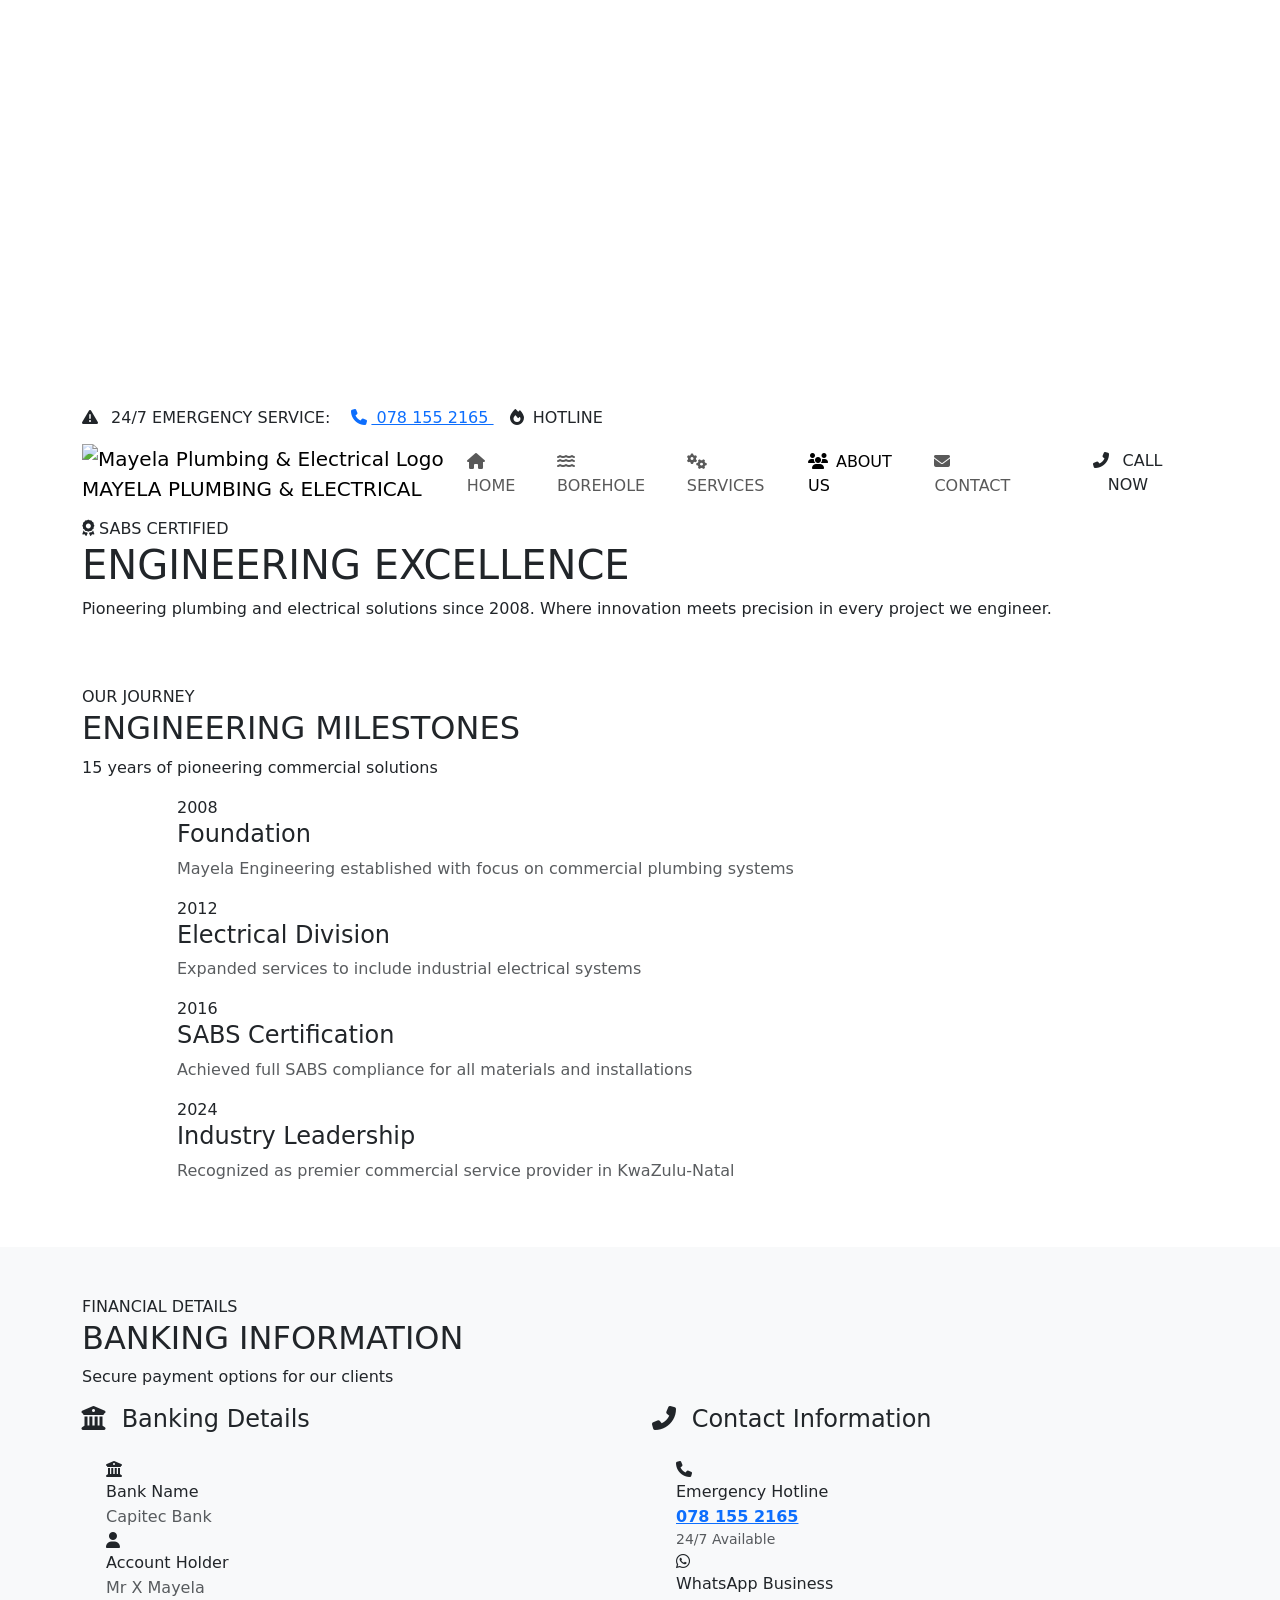
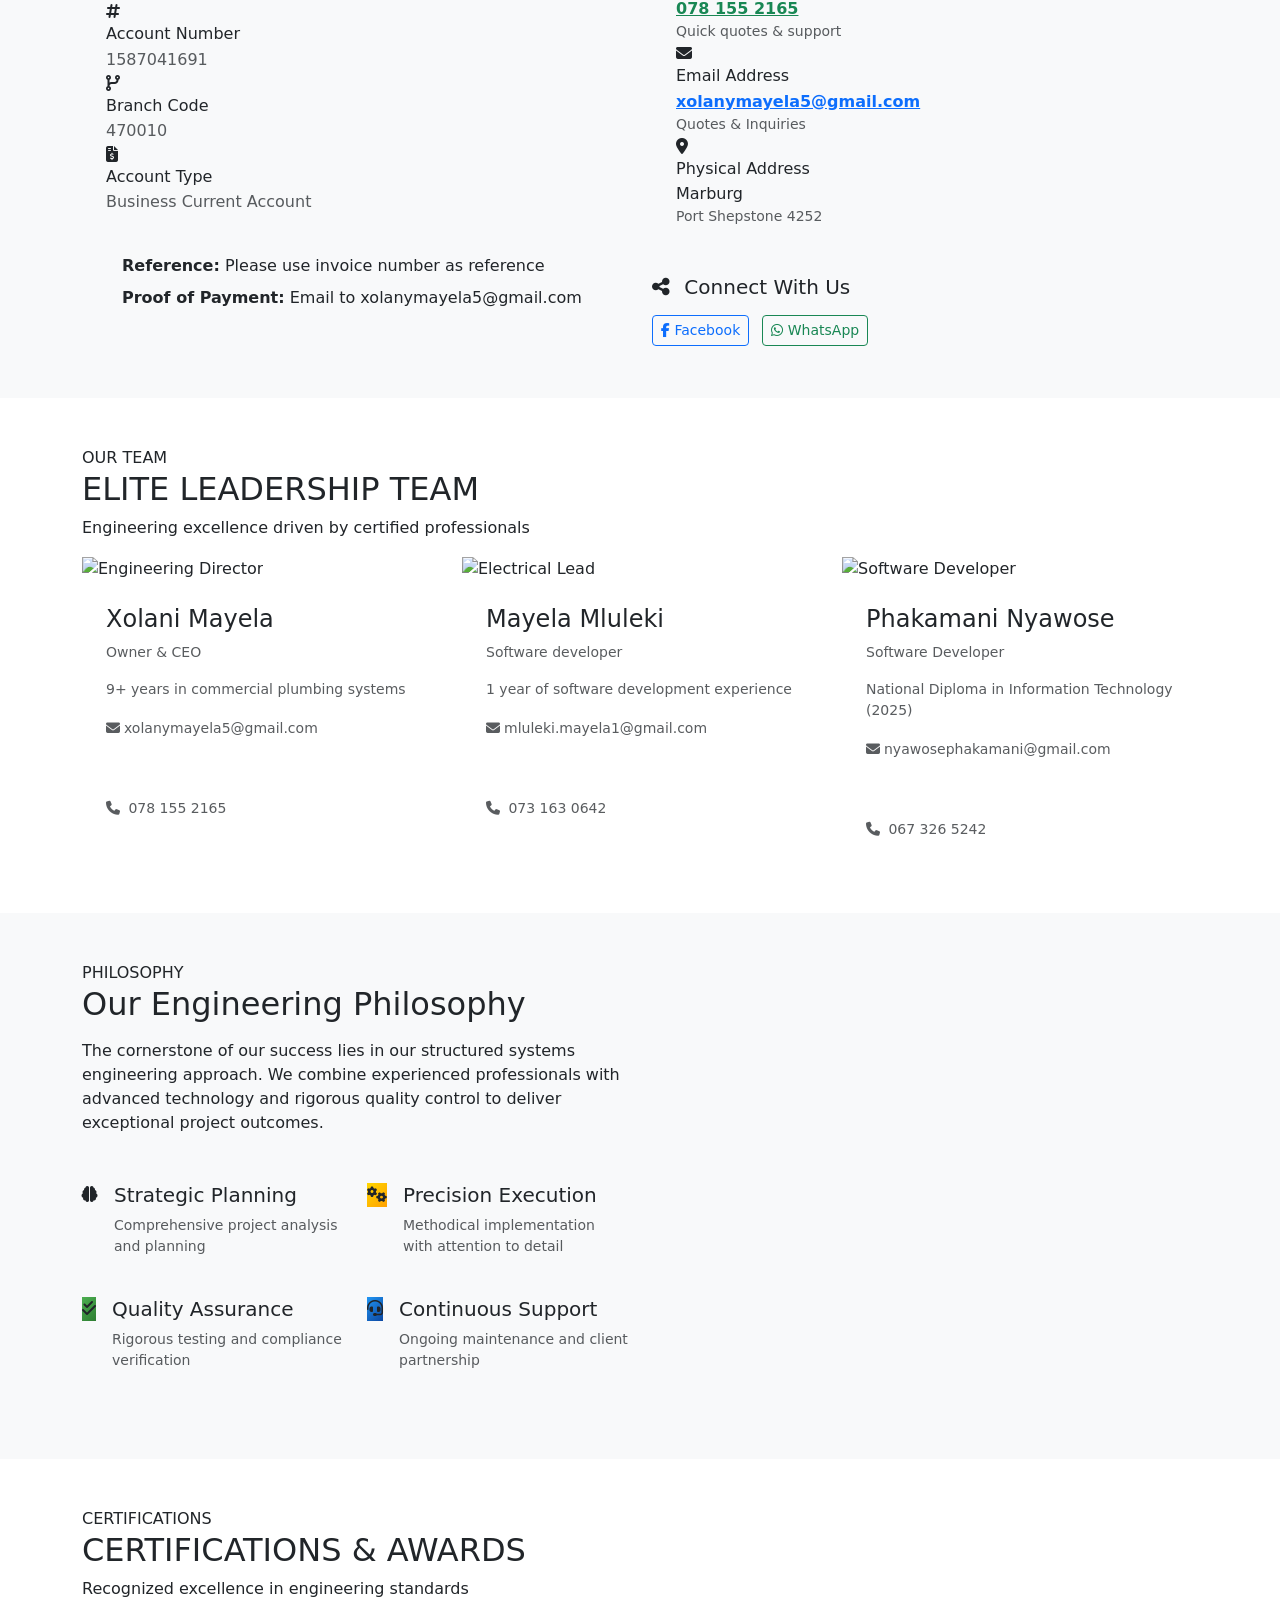
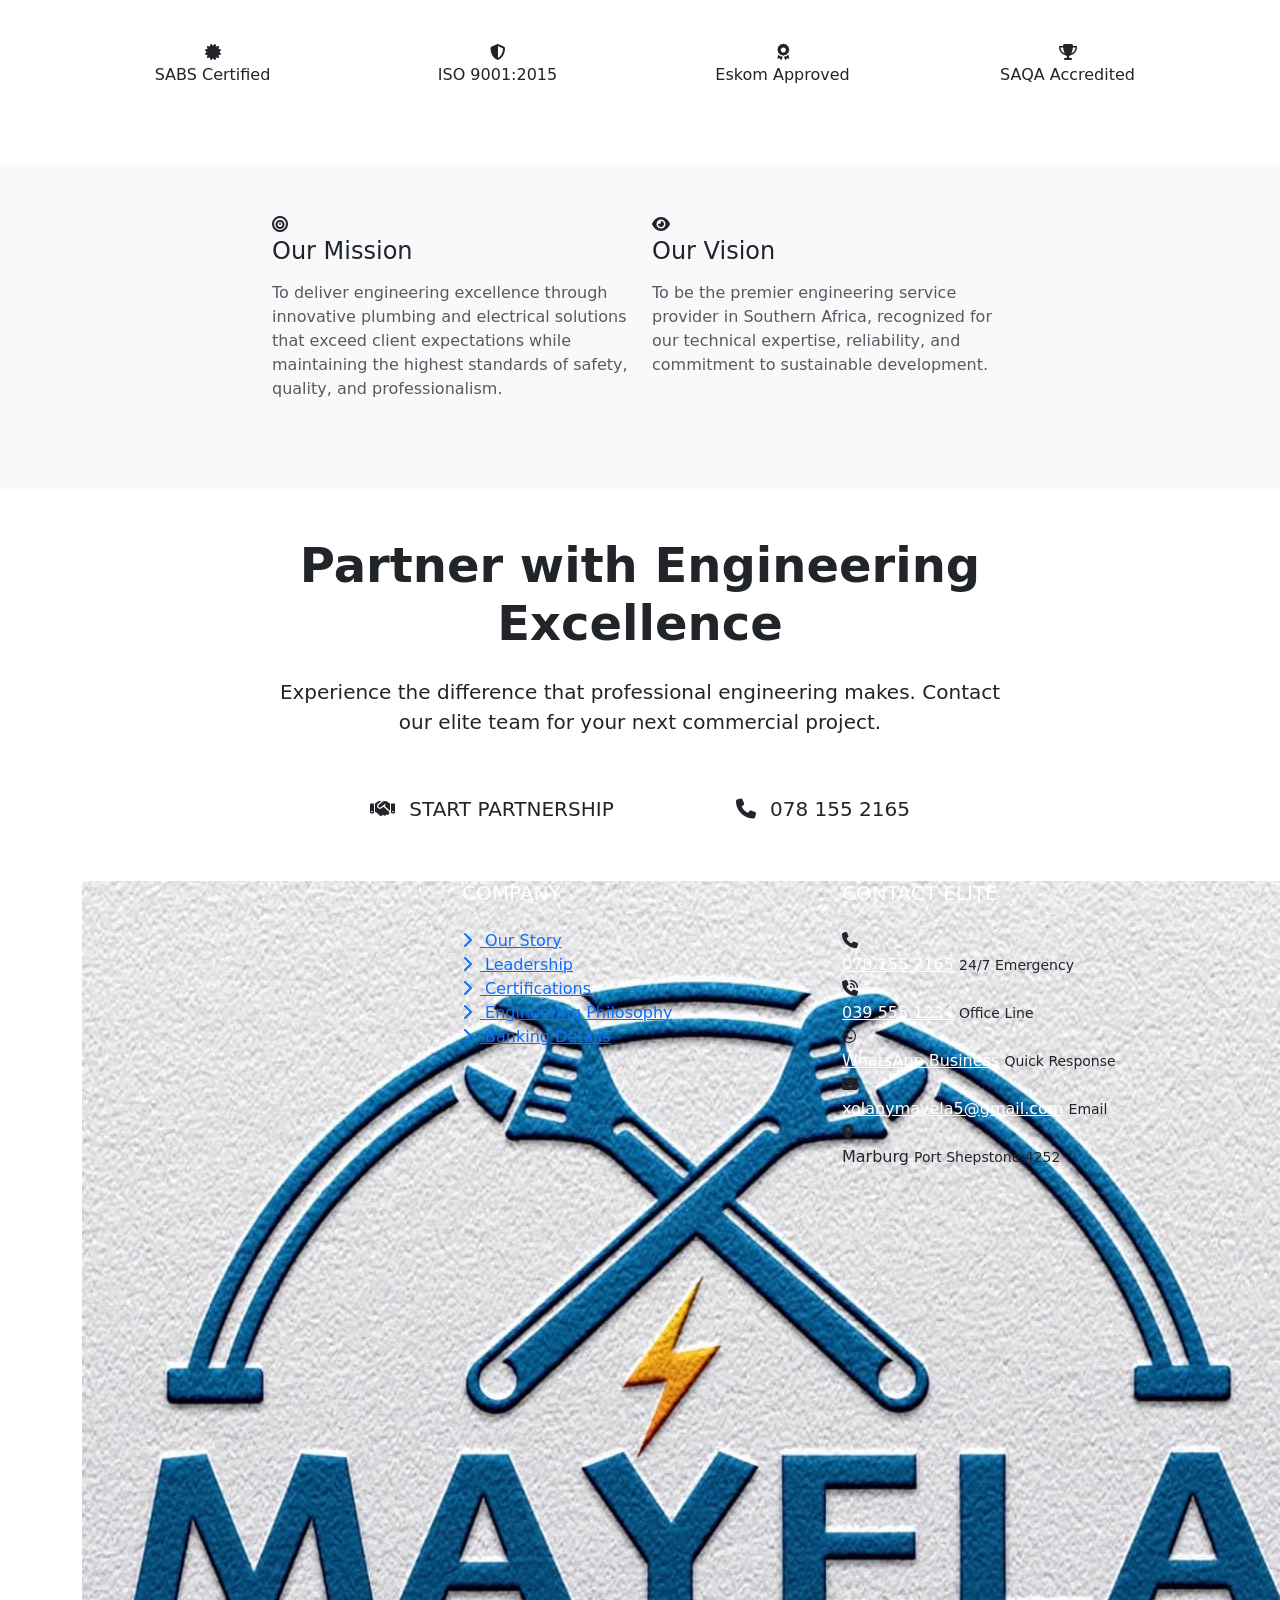
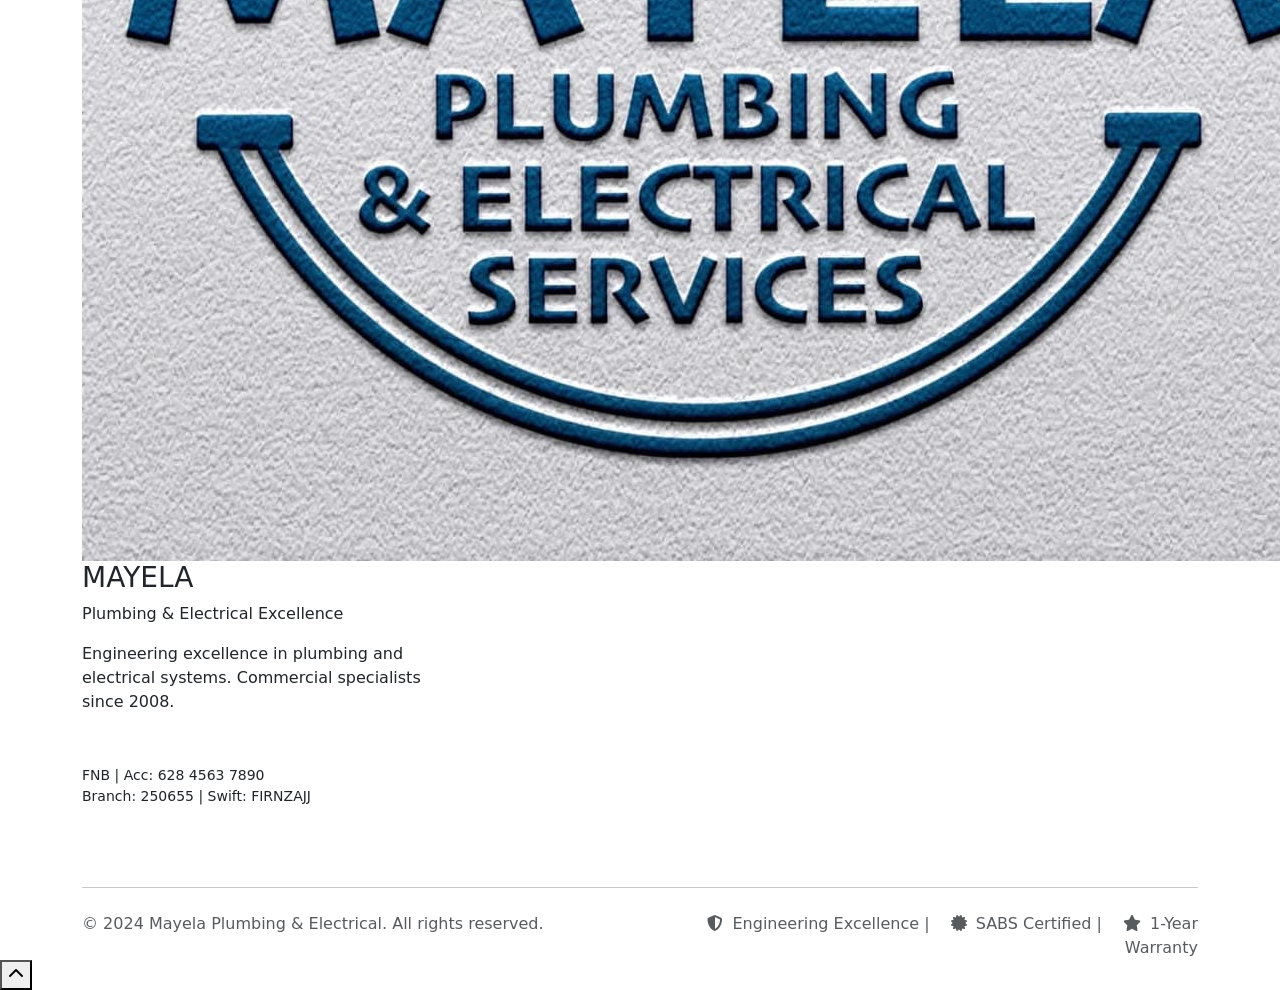
==== about.html @ bb408d47 "Add files via upload" ====
﻿<!DOCTYPE html>
<html lang="en">
<head>
    <meta charset="UTF-8">
    <meta name="viewport" content="width=device-width, initial-scale=1.0">
    <title>Engineering Excellence | About Mayela</title>
    <link href="https://fonts.googleapis.com/css2?family=Montserrat:wght@300;400;500;600;700;800&display=swap" rel="stylesheet">
    <link href="https://fonts.googleapis.com/css2?family=Poppins:wght@300;400;500;600;700&display=swap" rel="stylesheet">
    <link href="https://cdn.jsdelivr.net/npm/bootstrap@5.3.0/dist/css/bootstrap.min.css" rel="stylesheet">
    <link rel="stylesheet" href="https://cdnjs.cloudflare.com/ajax/libs/font-awesome/6.4.0/css/all.min.css">
    <link rel="stylesheet" href="https://cdnjs.cloudflare.com/ajax/libs/animate.css/4.1.1/animate.min.css">
    <link rel="stylesheet" href="/css/site.css">
</head>
<body>
    <!-- Animated Particles Background -->
    <div class="particle-container">
        <!-- Particles will be generated by JS -->
    </div>

    <!-- Premium Emergency Banner with Animation -->
    <div class="emergency-banner animate__animated animate__fadeInDown">
        <div class="container">
            <i class="fas fa-exclamation-triangle me-2"></i>
            <span class="me-3">24/7 EMERGENCY SERVICE:</span>
            <a href="tel:0781552165" class="emergency-phone">
                <i class="fas fa-phone me-1"></i> 078 155 2165
            </a>
            <span class="ms-3 badge-hot">
                <i class="fas fa-fire me-1"></i> HOTLINE
            </span>
        </div>
    </div>

    <!-- Premium Navigation - With Logo -->
    <nav class="navbar navbar-expand-lg premium-nav">
        <div class="container">
            <!-- Logo with Image -->
            <a class="navbar-brand navbar-brand-premium" href="/">
                <div class="logo-container">
                    <div class="logo-image">
                        <img src="images/IMG-20251218-WA0006.jpg" alt="Mayela Plumbing & Electrical Logo" class="logo-img">
                        <div class="logo-overlay">
                            <span class="footer-logo">MAYELA</span>
                            <span class="logo-text-sub">PLUMBING & ELECTRICAL</span>
                        </div>
                    </div>
                </div>
            </a>

            <!-- Enhanced Mobile Toggle -->
            <button class="navbar-toggler" type="button" data-bs-toggle="collapse" data-bs-target="#premiumNav">
                <div class="hamburger">
                    <span></span>
                    <span></span>
                    <span></span>
                </div>
            </button>

            <!-- Enhanced Navigation Menu -->
            <div class="collapse navbar-collapse" id="premiumNav">
                <ul class="navbar-nav ms-auto">
                    <li class="nav-item">
                        <a class="nav-link nav-link-premium" href="/">
                            <i class="fas fa-home me-2"></i>HOME
                        </a>
                    </li>
                    <li class="nav-item">
                        <a class="nav-link nav-link-premium" href="/borehole-services.html">
                            <i class="fas fa-water me-2"></i>BOREHOLE
                        </a>
                    </li>
                    <li class="nav-item">
                        <a class="nav-link nav-link-premium" href="/services.html">
                            <i class="fas fa-cogs me-2"></i>SERVICES
                        </a>
                    </li>
                    <li class="nav-item">
                        <a class="nav-link nav-link-premium active" href="/about.html">
                            <i class="fas fa-users me-2"></i>ABOUT US
                        </a>
                    </li>
                    <li class="nav-item">
                        <a class="nav-link nav-link-premium" href="/contact.html">
                            <i class="fas fa-envelope me-2"></i>CONTACT
                        </a>
                    </li>
                    <li class="nav-item ms-3 d-none d-lg-block">
                        <a href="tel:0781552165" class="btn btn-premium pulse-animation">
                            <i class="fas fa-phone-alt me-2"></i> CALL NOW
                        </a>
                    </li>
                </ul>

                <!-- Quick Contact Info in Navbar -->
                <div class="navbar-contact d-lg-none mt-3">
                    <div class="d-flex justify-content-center">
                        <a href="tel:0781552165" class="btn btn-premium btn-sm">
                            <i class="fas fa-phone me-2"></i> 078 155 2165
                        </a>
                    </div>
                </div>
            </div>
        </div>

        <!-- Animated Underline -->
        <div class="nav-underline"></div>
    </nav>

    <!-- Premium About Hero -->
    <section class="premium-hero">
        <!--<div class="hero-background">
            <div class="logo-background">
                <img src="IMG-20251218-WA0006.jpg" alt="Mayela Logo Background" class="logo-bg-img">
            </div>
            <div class="hero-overlay"></div>
        </div>-->

        <div class="container">
            <div class="hero-content animate__animated animate__fadeInUp">
                <div class="hero-badge animate__animated animate__pulse animate__infinite">
                    <i class="fas fa-award"></i> SABS CERTIFIED
                </div>
                <h1 class="hero-title">ENGINEERING EXCELLENCE</h1>
                <p class="hero-subtitle">
                    Pioneering plumbing and electrical solutions since 2008.
                    Where innovation meets precision in every project we engineer.
                </p>
            </div>
        </div>
    </section>

    <!-- Company Timeline -->
    <section class="py-5">
        <div class="container">
            <div class="section-header animate__animated animate__fadeInUp">
                <div class="section-badge">OUR JOURNEY</div>
                <h2 class="section-title">ENGINEERING MILESTONES</h2>
                <p class="section-subtitle">15 years of pioneering commercial solutions</p>
            </div>

            <div class="row">
                <div class="col-lg-10 mx-auto">
                    <div class="timeline">
                        <div class="timeline-item fade-in-up">
                            <div class="timeline-content">
                                <div class="timeline-year">2008</div>
                                <h4 class="mb-2">Foundation</h4>
                                <p class="text-muted">Mayela Engineering established with focus on commercial plumbing systems</p>
                            </div>
                        </div>
                        <div class="timeline-item fade-in-up" style="animation-delay: 0.2s;">
                            <div class="timeline-content">
                                <div class="timeline-year">2012</div>
                                <h4 class="mb-2">Electrical Division</h4>
                                <p class="text-muted">Expanded services to include industrial electrical systems</p>
                            </div>
                        </div>
                        <div class="timeline-item fade-in-up" style="animation-delay: 0.4s;">
                            <div class="timeline-content">
                                <div class="timeline-year">2016</div>
                                <h4 class="mb-2">SABS Certification</h4>
                                <p class="text-muted">Achieved full SABS compliance for all materials and installations</p>
                            </div>
                        </div>
                        <div class="timeline-item fade-in-up" style="animation-delay: 0.6s;">
                            <div class="timeline-content">
                                <div class="timeline-year">2024</div>
                                <h4 class="mb-2">Industry Leadership</h4>
                                <p class="text-muted">Recognized as premier commercial service provider in KwaZulu-Natal</p>
                            </div>
                        </div>
                    </div>
                </div>
            </div>
        </div>
    </section>

    <!-- Banking & Contact Information -->
    <section class="py-5 bg-light">
        <div class="container">
            <div class="section-header animate__animated animate__fadeInUp">
                <div class="section-badge">FINANCIAL DETAILS</div>
                <h2 class="section-title">BANKING INFORMATION</h2>
                <p class="section-subtitle">Secure payment options for our clients</p>
            </div>

            <div class="row g-4">
                <div class="col-lg-6">
                    <div class="premium-card animate__animated animate__fadeInUp">
                        <div class="card-header">
                            <h4 class="mb-0"><i class="fas fa-university me-2 text-primary-teal"></i> Banking Details</h4>
                        </div>
                        <div class="p-4">
                            <div class="banking-details">
                                <div class="banking-item">
                                    <div class="banking-icon">
                                        <i class="fas fa-bank"></i>
                                    </div>
                                    <div>
                                        <h6 class="mb-1">Bank Name</h6>
                                        <p class="text-muted mb-0">Capitec Bank</p>
                                    </div>
                                </div>
                                <div class="banking-item">
                                    <div class="banking-icon">
                                        <i class="fas fa-user"></i>
                                    </div>
                                    <div>
                                        <h6 class="mb-1">Account Holder</h6>
                                        <p class="text-muted mb-0">Mr X Mayela</p>
                                    </div>
                                </div>
                                <div class="banking-item">
                                    <div class="banking-icon">
                                        <i class="fas fa-hashtag"></i>
                                    </div>
                                    <div>
                                        <h6 class="mb-1">Account Number</h6>
                                        <p class="text-muted mb-0">1587041691</p>
                                    </div>
                                </div>
                                <div class="banking-item">
                                    <div class="banking-icon">
                                        <i class="fas fa-code-branch"></i>
                                    </div>
                                    <div>
                                        <h6 class="mb-1">Branch Code</h6>
                                        <p class="text-muted mb-0">470010</p>
                                    </div>
                                </div>
                                <div class="banking-item">
                                    <div class="banking-icon">
                                        <i class="fas fa-file-invoice-dollar"></i>
                                    </div>
                                    <div>
                                        <h6 class="mb-1">Account Type</h6>
                                        <p class="text-muted mb-0">Business Current Account</p>
                                    </div>
                                </div>


                            </div>

                            <div class="mt-4 p-3 bg-light rounded">
                                <p class="mb-2"><strong>Reference:</strong> Please use invoice number as reference</p>
                                <p class="mb-0"><strong>Proof of Payment:</strong> Email to xolanymayela5@gmail.com</p>
                            </div>
                        </div>
                    </div>
                </div>

                <div class="col-lg-6">
                    <div class="premium-card animate__animated animate__fadeInUp" style="animation-delay: 0.2s;">
                        <div class="card-header">
                            <h4 class="mb-0"><i class="fas fa-phone-alt me-2 text-primary-teal"></i> Contact Information</h4>
                        </div>
                        <div class="p-4">
                            <div class="contact-details">
                                <div class="contact-item">
                                    <div class="contact-icon">
                                        <i class="fas fa-phone"></i>
                                    </div>
                                    <div>
                                        <h6 class="mb-1">Emergency Hotline</h6>
                                        <a href="tel:0781552165" class="text-primary-teal fw-bold">078 155 2165</a>
                                        <small class="d-block text-muted">24/7 Available</small>
                                    </div>
                                </div>


                            </div>
                            <div class="contact-item">
                                <div class="contact-icon">
                                    <i class="fab fa-whatsapp"></i>
                                </div>
                                <div>
                                    <h6 class="mb-1">WhatsApp Business</h6>
                                    <a href="https://wa.me/27871552165" class="text-success fw-bold">078 155 2165</a>
                                    <small class="d-block text-muted">Quick quotes & support</small>
                                </div>
                            </div>
                            <div class="contact-item">
                                <div class="contact-icon">
                                    <i class="fas fa-envelope"></i>
                                </div>
                                <div>
                                    <h6 class="mb-1">Email Address</h6>
                                    <a href="mailto:xolanymayela5@gmail.com" class="text-primary-teal fw-bold">xolanymayela5@gmail.com</a>
                                    <small class="d-block text-muted">Quotes & Inquiries</small>
                                </div>
                            </div>
                            <div class="contact-item">
                                <div class="contact-icon">
                                    <i class="fas fa-map-marker-alt"></i>
                                </div>
                                <div>
                                    <h6 class="mb-1">Physical Address</h6>
                                    <p class="mb-0">Marburg</p>
                                    <small class="d-block text-muted">Port Shepstone 4252</small>
                                </div>
                            </div>
                        </div>

                        <div class="mt-4">
                            <h5 class="mb-3"><i class="fas fa-share-alt me-2"></i> Connect With Us</h5>
                            <div class="social-links">
                                <a href="https://web.facebook.com/?_rdc=1&_rdr#" class="btn btn-outline-primary btn-sm me-2">
                                    <i class="fab fa-facebook-f"></i> Facebook
                                </a>
                                <a href="https://wa.me/27871552165" class="btn btn-outline-success btn-sm me-2">
                                    <i class="fab fa-whatsapp"></i> WhatsApp
                                </a>
                            </div>
                        </div>
                    </div>
                </div>
            </div>
        </div>
    </section>

    <!-- Leadership Team -->
    <section class="py-5">
        <div class="container">
            <div class="section-header animate__animated animate__fadeInUp">
                <div class="section-badge">OUR TEAM</div>
                <h2 class="section-title">ELITE LEADERSHIP TEAM</h2>
                <p class="section-subtitle">Engineering excellence driven by certified professionals</p>
            </div>

            <div class="row g-4">
                <div class="col-md-4">
                    <div class="premium-card animate__animated animate__fadeInUp">
                        <div class="premium-card-img-container">
                            <img src="images/IMG-20250522-WA0082.jpg"
                                 class="premium-card-img" alt="Engineering Director">
                        </div>
                        <div class="p-4">
                            <h4 class="h4 mb-2">Xolani Mayela</h4>
                            <p class="text-muted small mb-3">Owner & CEO </p>
                            <p class="text-muted small">9+ years in commercial plumbing systems</p>
                            <small class="text-muted"><i class="fas fa-envelope me-1"></i>xolanymayela5@gmail.com</small>
                            <div class="mt-3">
                                <span class="badge bg-primary-teal me-2">SABS Certified</span>
                                <span class="badge bg-primary-teal">Pr Eng</span>
                            </div>
                            <div class="mt-3">
                                <small class="text-muted"><i class="fas fa-phone me-1"></i> 078 155 2165</small>
                            </div>
                        </div>
                    </div>
                </div>

                <div class="col-md-4">
                    <div class="premium-card animate__animated animate__fadeInUp" style="animation-delay: 0.2s;">
                        <div class="premium-card-img-container">
                            <img src="images/IMG-20240920-WA0011.jpg"
                                 class="premium-card-img" alt="Electrical Lead">
                        </div>
                        <div class="p-4">
                            <h4 class="h4 mb-2">Mayela Mluleki</h4>
                            <p class="text-muted small mb-3">Software developer</p>
                            <p class="text-muted small">1 year of software development experience</p>
                            <small class="text-muted"><i class="fas fa-envelope me-1"></i>mluleki.mayela1@gmail.com</small>
                            <div class="mt-3">
                                <span class="badge bg-primary-teal me-2">Eskom Certified</span>
                                <span class="badge bg-primary-teal">Master Electrician</span>
                            </div>
                            <div class="mt-3">
                                <small class="text-muted"><i class="fas fa-phone me-1"></i> 073 163 0642</small>
                            </div>
                        </div>
                    </div>
                </div>

                <div class="col-md-4">
                    <div class="premium-card animate__animated animate__fadeInUp" style="animation-delay: 0.4s;">
                        <div class="premium-card-img-container">
                            <img src="images/IMG-20240607-WA0031.jpg"
                                 class="premium-card-img" alt="Software Developer" />
                        </div>
                        <div class="p-4">
                            <h4 class="h4 mb-2">Phakamani Nyawose</h4>
                            <p class="text-muted small mb-3">Software Developer</p>
                            <p class="text-muted small">National Diploma in Information Technology (2025)</p>
                            <small class="text-muted"><i class="fas fa-envelope me-1"></i>nyawosephakamani@gmail.com</small>
                            <div class="mt-3">
                                <span class="badge bg-primary-teal me-2">ISO 9001</span>
                                <span class="badge bg-primary-teal">Six Sigma Black Belt</span>
                            </div>
                            <div class="mt-3">
                                <small class="text-muted"><i class="fas fa-phone me-1"></i> 067 326 5242</small>
                            </div>
                        </div>
                    </div>
                </div>
            </div>
        </div>
    </section>

    <!-- Engineering Philosophy -->
    <section class="py-5 bg-light">
        <div class="container">
            <div class="row align-items-center">
                <div class="col-lg-6">
                    <div class="premium-highlight animate__animated animate__fadeInUp">
                        <div class="highlight-badge">PHILOSOPHY</div>
                        <h3 class="h2 mb-3">Our Engineering Philosophy</h3>
                        <p class="mb-0">
                            The cornerstone of our success lies in our structured systems engineering approach.
                            We combine experienced professionals with advanced technology and rigorous quality
                            control to deliver exceptional project outcomes.
                        </p>
                    </div>

                    <div class="row mt-5">
                        <div class="col-md-6 mb-4 fade-in-up">
                            <div class="d-flex align-items-start">
                                <div class="excel-icon me-3">
                                    <i class="fas fa-brain"></i>
                                </div>
                                <div>
                                    <h5 class="h5 mb-2">Strategic Planning</h5>
                                    <p class="text-muted small">Comprehensive project analysis and planning</p>
                                </div>
                            </div>
                        </div>
                        <div class="col-md-6 mb-4 fade-in-up" style="animation-delay: 0.2s;">
                            <div class="d-flex align-items-start">
                                <div class="excel-icon me-3" style="background: linear-gradient(135deg, #FFD700, #FFA000);">
                                    <i class="fas fa-cogs"></i>
                                </div>
                                <div>
                                    <h5 class="h5 mb-2">Precision Execution</h5>
                                    <p class="text-muted small">Methodical implementation with attention to detail</p>
                                </div>
                            </div>
                        </div>
                        <div class="col-md-6 mb-4 fade-in-up" style="animation-delay: 0.4s;">
                            <div class="d-flex align-items-start">
                                <div class="excel-icon me-3" style="background: linear-gradient(135deg, #4CAF50, #2E7D32);">
                                    <i class="fas fa-check-double"></i>
                                </div>
                                <div>
                                    <h5 class="h5 mb-2">Quality Assurance</h5>
                                    <p class="text-muted small">Rigorous testing and compliance verification</p>
                                </div>
                            </div>
                        </div>
                        <div class="col-md-6 mb-4 fade-in-up" style="animation-delay: 0.6s;">
                            <div class="d-flex align-items-start">
                                <div class="excel-icon me-3" style="background: linear-gradient(135deg, #2196F3, #0D47A1);">
                                    <i class="fas fa-headset"></i>
                                </div>
                                <div>
                                    <h5 class="h5 mb-2">Continuous Support</h5>
                                    <p class="text-muted small">Ongoing maintenance and client partnership</p>
                                </div>
                            </div>
                        </div>
                    </div>
                </div>
    </section>

    <!-- Certifications & Awards -->
    <section class="py-5">
        <div class="container">
            <div class="section-header animate__animated animate__fadeInUp">
                <div class="section-badge">CERTIFICATIONS</div>
                <h2 class="section-title">CERTIFICATIONS & AWARDS</h2>
                <p class="section-subtitle">Recognized excellence in engineering standards</p>
            </div>

            <div class="row g-4">
                <div class="col-md-3 col-6 text-center fade-in-up">
                    <div class="p-4">
                        <div class="certification-icon">
                            <i class="fas fa-certificate"></i>
                        </div>
                        <h6>SABS Certified</h6>
                    </div>
                </div>
                <div class="col-md-3 col-6 text-center fade-in-up" style="animation-delay: 0.1s;">
                    <div class="p-4">
                        <div class="certification-icon">
                            <i class="fas fa-shield-alt"></i>
                        </div>
                        <h6>ISO 9001:2015</h6>
                    </div>
                </div>
                <div class="col-md-3 col-6 text-center fade-in-up" style="animation-delay: 0.2s;">
                    <div class="p-4">
                        <div class="certification-icon">
                            <i class="fas fa-award"></i>
                        </div>
                        <h6>Eskom Approved</h6>
                    </div>
                </div>
                <div class="col-md-3 col-6 text-center fade-in-up" style="animation-delay: 0.3s;">
                    <div class="p-4">
                        <div class="certification-icon">
                            <i class="fas fa-trophy"></i>
                        </div>
                        <h6>SAQA Accredited</h6>
                    </div>
                </div>
            </div>
        </div>
    </section>

    <!-- Mission & Values -->
    <section class="py-5 bg-light">
        <div class="container">
            <div class="row">
                <div class="col-lg-8 mx-auto">
                    <div class="stats-container fade-in-up">
                        <div class="row">
                            <div class="col-md-6 mb-4">
                                <div class="mission-card">
                                    <div class="mission-icon">
                                        <i class="fas fa-bullseye"></i>
                                    </div>
                                    <h4 class="mb-3">Our Mission</h4>
                                    <p class="text-muted">
                                        To deliver engineering excellence through innovative plumbing and electrical
                                        solutions that exceed client expectations while maintaining the highest
                                        standards of safety, quality, and professionalism.
                                    </p>
                                </div>
                            </div>
                            <div class="col-md-6 mb-4">
                                <div class="mission-card">
                                    <div class="mission-icon">
                                        <i class="fas fa-eye"></i>
                                    </div>
                                    <h4 class="mb-3">Our Vision</h4>
                                    <p class="text-muted">
                                        To be the premier engineering service provider in Southern Africa,
                                        recognized for our technical expertise, reliability, and commitment
                                        to sustainable development.
                                    </p>
                                </div>
                            </div>
                        </div>
                    </div>
                </div>
            </div>
        </div>
    </section>

    <!-- Premium CTA -->
    <section class="premium-cta py-5">
        <div class="container">
            <div class="row">
                <div class="col-lg-8 mx-auto text-center">
                    <h2 class="display-5 fw-bold mb-4">Partner with Engineering Excellence</h2>
                    <p class="lead mb-5">
                        Experience the difference that professional engineering makes.
                        Contact our elite team for your next commercial project.
                    </p>
                    <div class="d-flex flex-column flex-lg-row justify-content-center gap-4">
                        <a href="/contact.html" class="btn btn-premium-cta btn-lg px-5">
                            <i class="fas fa-handshake me-2"></i> START PARTNERSHIP
                        </a>
                        <a href="tel:0781552165" class="btn btn-premium-cta-outline btn-lg px-5">
                            <i class="fas fa-phone me-2"></i> 078 155 2165
                        </a>
                    </div>
                </div>
            </div>
        </div>
    </section>

    <!-- Premium Footer -->
    <footer class="premium-footer">
        <div class="container">
            <div class="row">
                <div class="col-lg-4 mb-5">
                    <div class="footer-brand">
                        <div class="footer-logo">
                            <img src="IMG-20251218-WA0006.jpg" alt="Mayela Logo" class="footer-logo-img">
                        </div>
                        <div class="footer-brand-text">
                            <h3>MAYELA</h3>
                            <p class="brand-tagline">Plumbing & Electrical Excellence</p>
                        </div>
                    </div>
                    <p class="opacity-80 mt-3">
                        Engineering excellence in plumbing and electrical systems.
                        Commercial specialists since 2008.
                    </p>
                    <div class="mt-4">
                        <h6 class="text-white mb-2">Banking Details:</h6>
                        <p class="opacity-80 small">
                            FNB | Acc: 628 4563 7890<br>
                            Branch: 250655 | Swift: FIRNZAJJ
                        </p>
                    </div>
                </div>

                <div class="col-lg-4 mb-5">
                    <h5 class="text-white mb-4">COMPANY</h5>
                    <ul class="list-unstyled footer-links">
                        <li><a href="/about.html"><i class="fas fa-chevron-right me-2"></i> Our Story</a></li>
                        <li><a href="/about.html"><i class="fas fa-chevron-right me-2"></i> Leadership</a></li>
                        <li><a href="/about.html"><i class="fas fa-chevron-right me-2"></i> Certifications</a></li>
                        <li><a href="/about.html"><i class="fas fa-chevron-right me-2"></i> Engineering Philosophy</a></li>
                        <li><a href="/about.html"><i class="fas fa-chevron-right me-2"></i> Banking Details</a></li>
                    </ul>
                </div>

                <div class="col-lg-4 mb-5">
                    <h5 class="text-white mb-4">CONTACT ELITE</h5>
                    <div class="contact-card">
                        <div class="contact-item">
                            <i class="fas fa-phone"></i>
                            <div>
                                <a href="tel:0781552165" class="text-white">078 155 2165</a>
                                <small>24/7 Emergency</small>
                            </div>
                        </div>
                        <div class="contact-item">
                            <i class="fas fa-phone-volume"></i>
                            <div>
                                <a href="tel:0395551234" class="text-white">039 555 1234</a>
                                <small>Office Line</small>
                            </div>
                        </div>
                        <div class="contact-item">
                            <i class="fab fa-whatsapp"></i>
                            <div>
                                <a href="https://wa.me/27871552165" class="text-white">WhatsApp Business</a>
                                <small>Quick Response</small>
                            </div>
                        </div>
                        <div class="contact-item">
                            <i class="fas fa-envelope"></i>
                            <div>
                                <a href="mailto:xolanymayela5@gmail.com" class="text-white">xolanymayela5@gmail.com</a>
                                <small>Email</small>
                            </div>
                        </div>
                        <div class="contact-item">
                            <i class="fas fa-map-marker-alt"></i>
                            <div>
                                Marburg
                                <small>Port Shepstone 4252</small>
                            </div>
                        </div>
                    </div>
                </div>
            </div>

            <hr class="opacity-25">

            <div class="row mt-4">
                <div class="col-md-6">
                    <p class="mb-0 opacity-75">
                        &copy; 2024 Mayela Plumbing & Electrical. All rights reserved.
                    </p>
                </div>
                <div class="col-md-6 text-md-end">
                    <p class="mb-0 opacity-75">
                        <i class="fas fa-shield-alt me-1"></i> Engineering Excellence |
                        <i class="fas fa-certificate ms-3 me-1"></i> SABS Certified |
                        <i class="fas fa-star ms-3 me-1"></i> 1-Year Warranty
                    </p>
                </div>
            </div>
        </div>
    </footer>

    <!-- Back to Top -->
    <button class="back-to-top">
        <i class="fas fa-chevron-up"></i>
    </button>

    <script src="https://cdn.jsdelivr.net/npm/bootstrap@5.3.0/dist/js/bootstrap.bundle.min.js"></script>
    <script>
        // Add animations and functionality
        document.addEventListener('DOMContentLoaded', function () {
            // Initialize particle system
            initParticles();

            // Navbar scroll effect
            const navbar = document.querySelector('.premium-nav');
            window.addEventListener('scroll', () => {
                if (window.scrollY > 100) {
                    navbar.classList.add('scrolled');
                } else {
                    navbar.classList.remove('scrolled');
                }
            });

            // Back to top button
            const backToTop = document.querySelector('.back-to-top');
            window.addEventListener('scroll', () => {
                if (window.scrollY > 500) {
                    backToTop.classList.add('visible');
                } else {
                    backToTop.classList.remove('visible');
                }
            });

            backToTop.addEventListener('click', () => {
                window.scrollTo({ top: 0, behavior: 'smooth' });
            });

            // Smooth scroll for anchor links
            document.querySelectorAll('a[href^="#"]').forEach(anchor => {
                anchor.addEventListener('click', function (e) {
                    e.preventDefault();
                    const target = document.querySelector(this.getAttribute('href'));
                    if (target) {
                        target.scrollIntoView({ behavior: 'smooth' });
                    }
                });
            });

            // Animate elements on scroll
            const observer = new IntersectionObserver((entries) => {
                entries.forEach(entry => {
                    if (entry.isIntersecting) {
                        entry.target.classList.add('animate__animated', 'animate__fadeInUp');
                    }
                });
            }, { threshold: 0.1 });

            document.querySelectorAll('.premium-card, .section-header, .gallery-item, .timeline-item').forEach(el => {
                observer.observe(el);
            });
        });

        // Particle system
        function initParticles() {
            const container = document.querySelector('.particle-container');
            if (!container) return;

            for (let i = 0; i < 30; i++) {
                const particle = document.createElement('div');
                particle.classList.add('particle');

                const size = Math.random() * 15 + 5;
                const x = Math.random() * 100;
                const duration = Math.random() * 20 + 10;
                const delay = Math.random() * 5;

                particle.style.width = `${size}px`;
                particle.style.height = `${size}px`;
                particle.style.left = `${x}%`;
                particle.style.animationDuration = `${duration}s`;
                particle.style.animationDelay = `${delay}s`;
                particle.style.opacity = Math.random() * 0.2 + 0.1;

                container.appendChild(particle);
            }
        }
    </script>
</body>
</html>
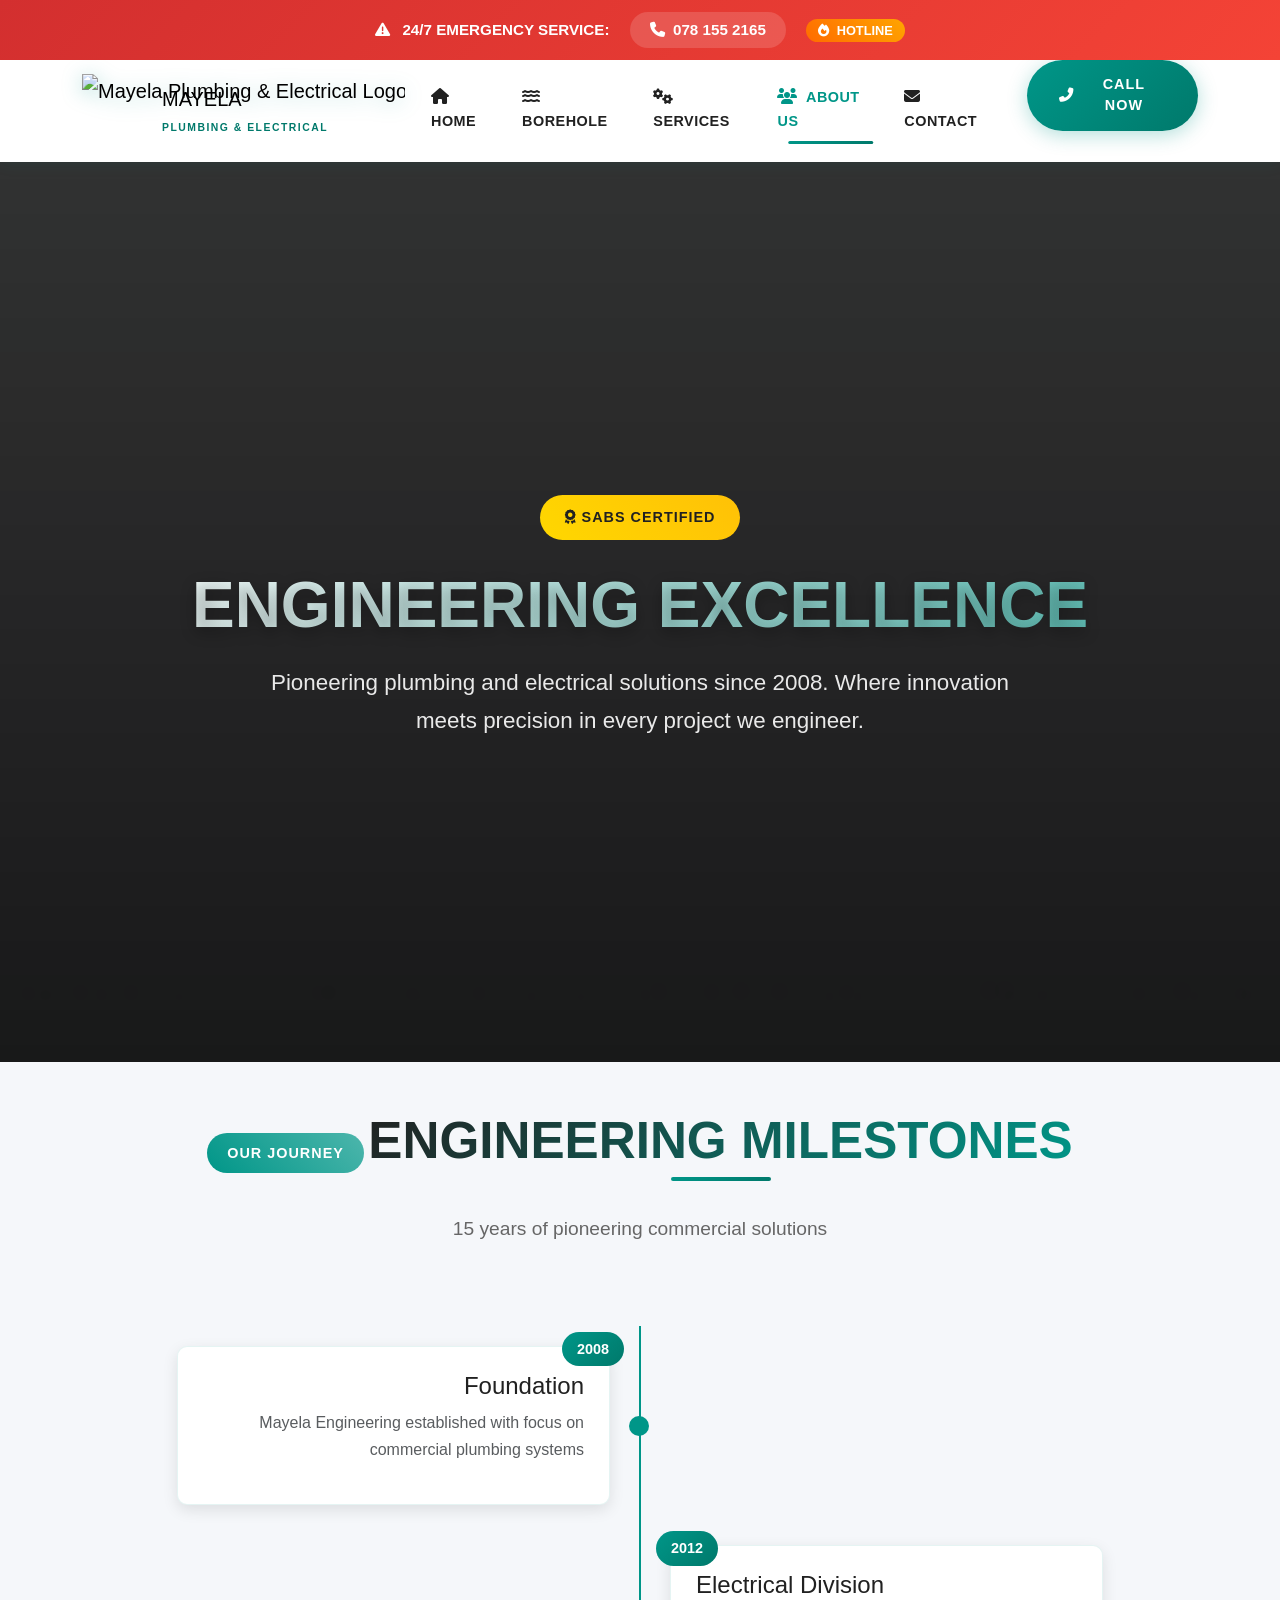
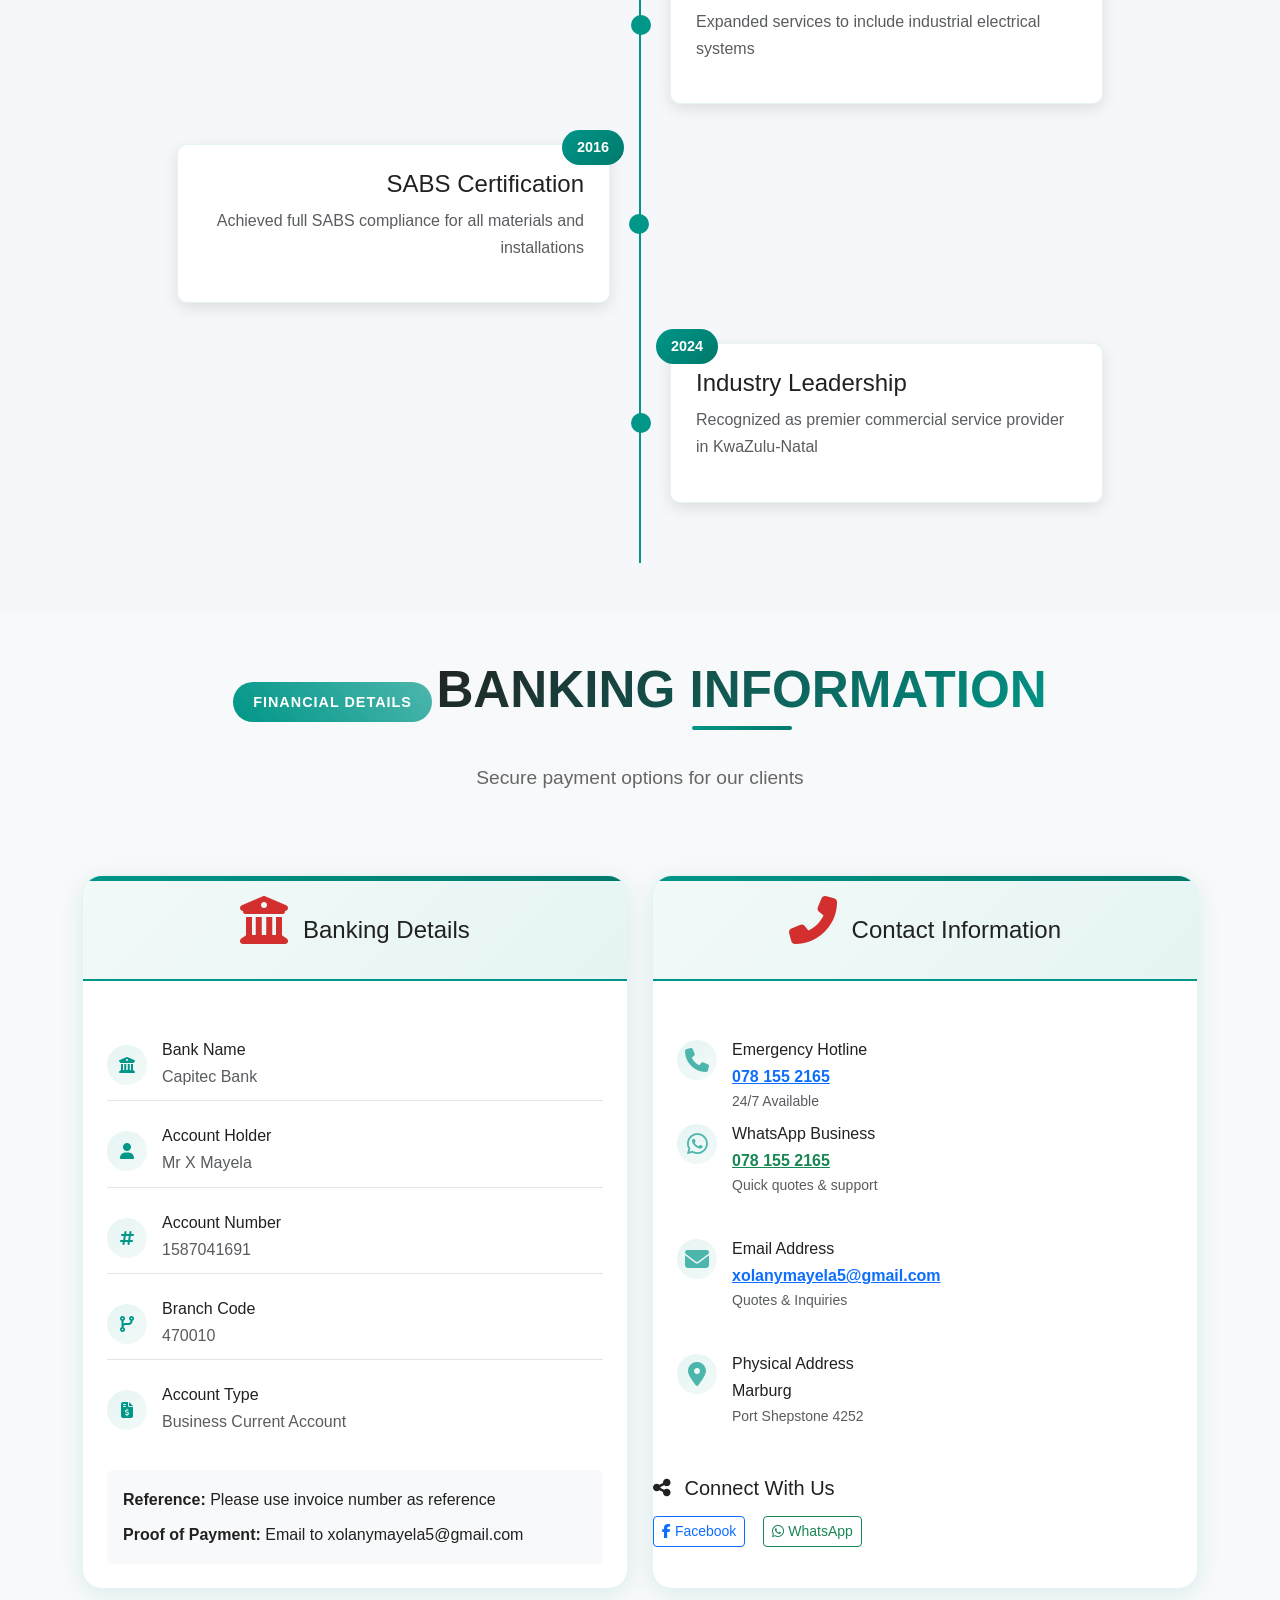
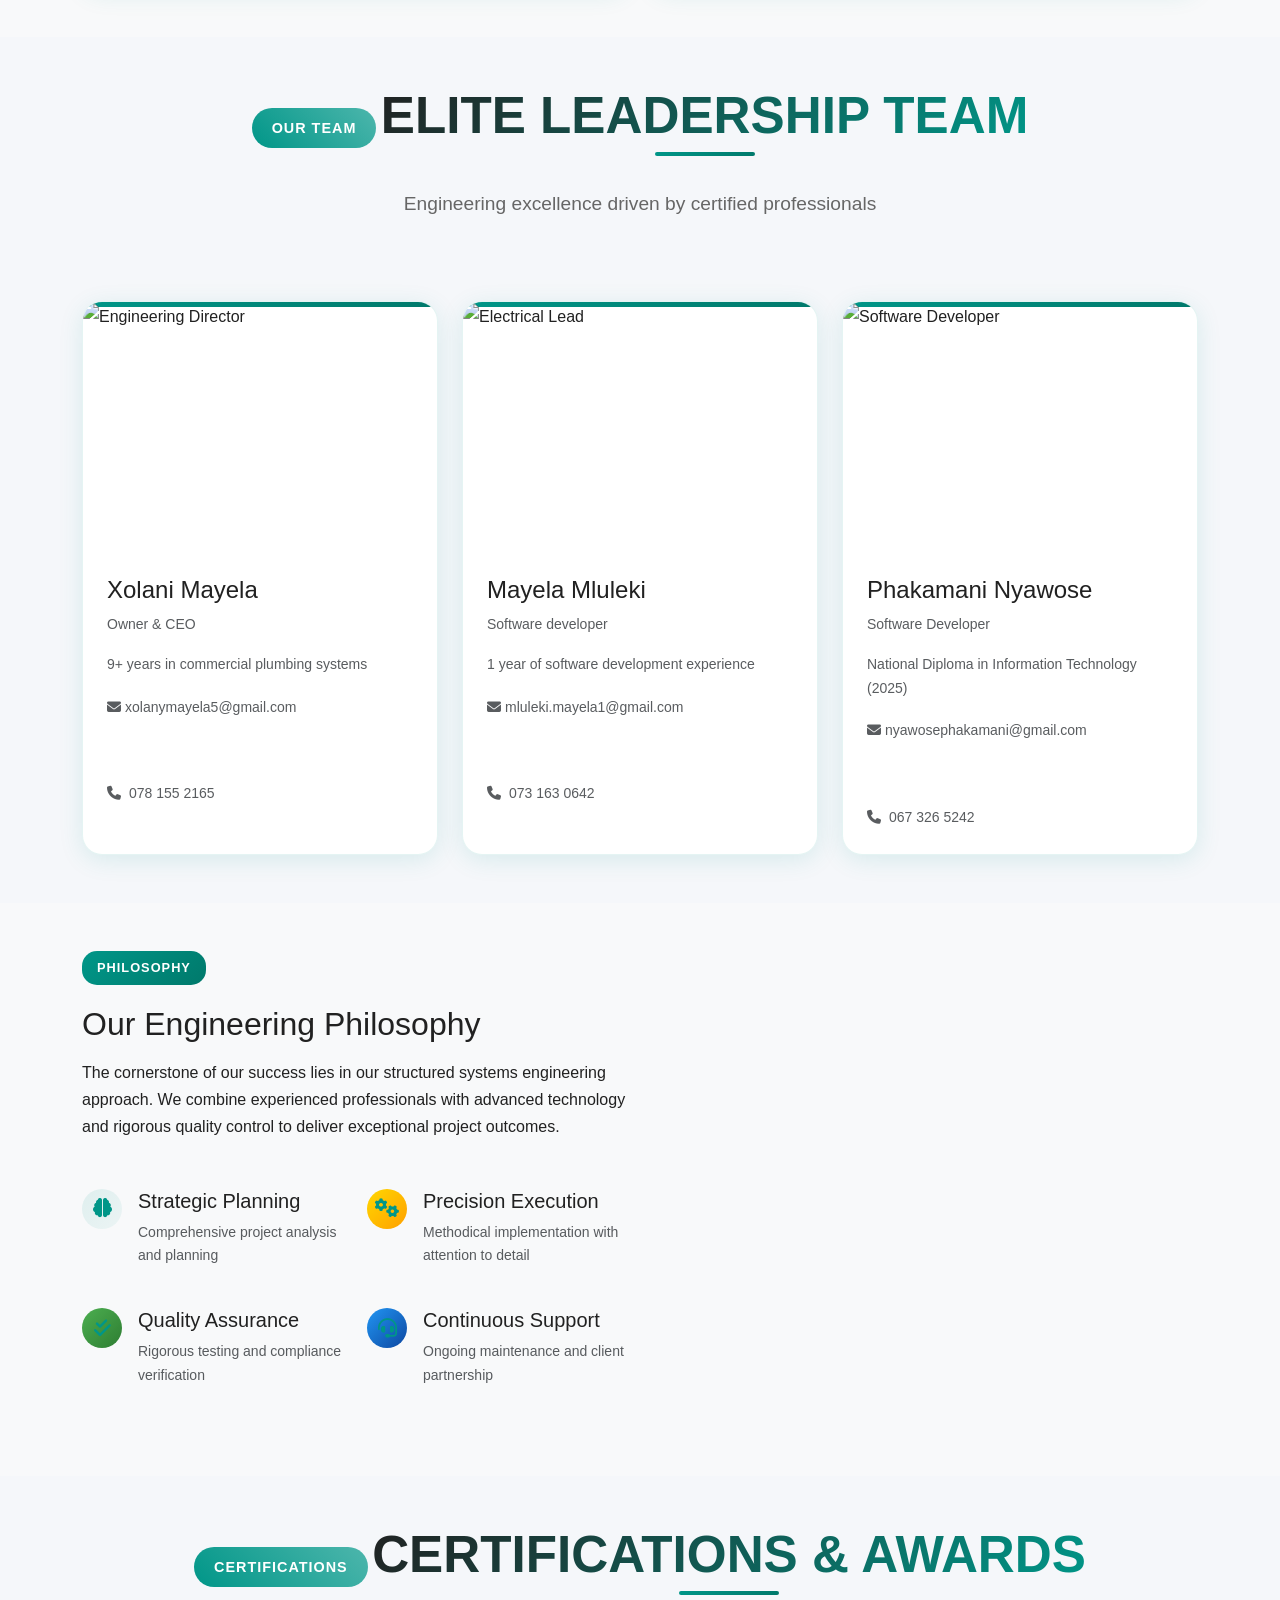
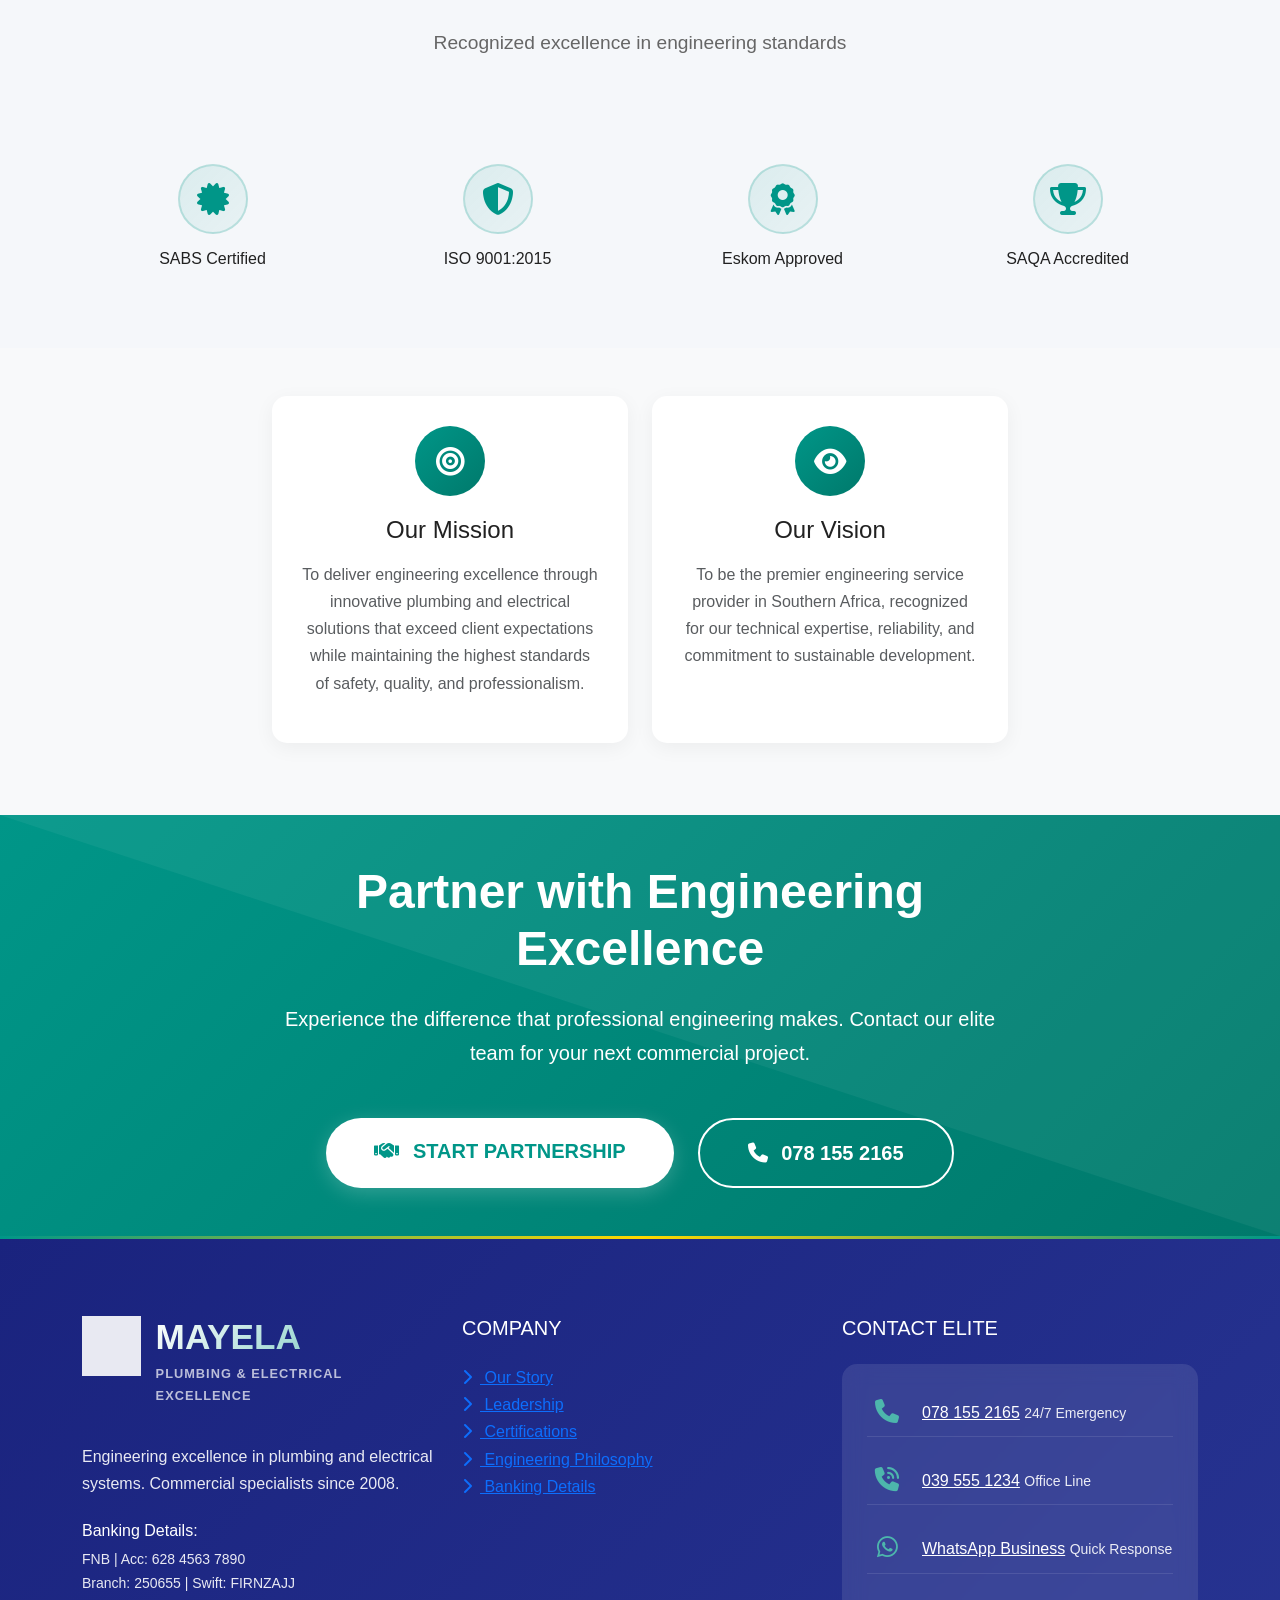
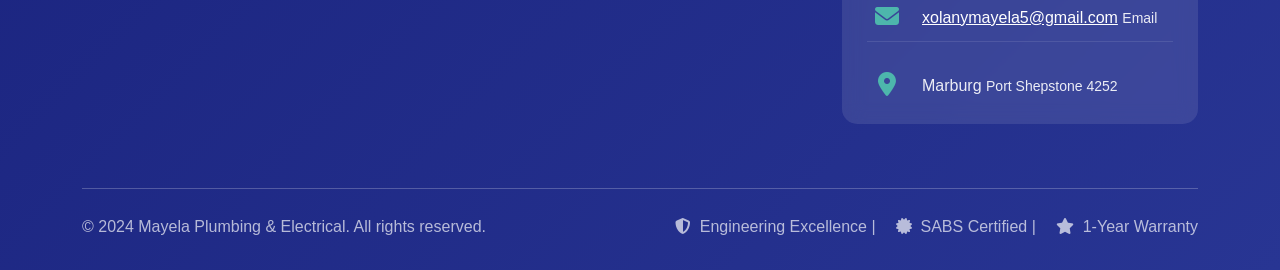
==== commit a78c9b59: "Add files via upload" ====
--- a/about.html
+++ b/about.html
@@ -9,7 +9,2799 @@
     <link href="https://cdn.jsdelivr.net/npm/bootstrap@5.3.0/dist/css/bootstrap.min.css" rel="stylesheet">
     <link rel="stylesheet" href="https://cdnjs.cloudflare.com/ajax/libs/font-awesome/6.4.0/css/all.min.css">
     <link rel="stylesheet" href="https://cdnjs.cloudflare.com/ajax/libs/animate.css/4.1.1/animate.min.css">
-    <link rel="stylesheet" href="/css/site.css">
+    <style>
+        :root {
+            --primary-teal: #009688;
+            --teal-dark: #00796B;
+            --teal-light: #4DB6AC;
+            --teal-accent: #26A69A;
+            --gold-accent: #FFD700;
+            --dark-charcoal: #212121;
+            --light-gray: #f5f7fa;
+            --white: #ffffff;
+            --water-blue: #0066cc;
+            --water-light: #0099ff;
+            --emergency-red: #d32f2f;
+            --success-green: #2ecc71;
+            --warning-orange: #ff9800;
+            --whatsapp-green: #25D366;
+            --shadow-sm: 0 2px 15px rgba(0, 150, 136, 0.08);
+            --shadow-md: 0 5px 25px rgba(0, 150, 136, 0.12);
+            --shadow-lg: 0 10px 40px rgba(0, 150, 136, 0.15);
+            --gradient-primary: linear-gradient(135deg, var(--primary-teal), var(--teal-dark));
+            --gradient-gold: linear-gradient(135deg, var(--gold-accent), #FFC107);
+            --gradient-dark: linear-gradient(135deg, #1a237e, #283593);
+            --gradient-water: linear-gradient(135deg, var(--water-blue), var(--water-light));
+            --gradient-emergency: linear-gradient(135deg, var(--emergency-red), #f44336);
+            --gradient-success: linear-gradient(135deg, var(--success-green), #27ae60);
+        }
+
+        * {
+            margin: 0;
+            padding: 0;
+            box-sizing: border-box;
+        }
+
+        body {
+            font-family: 'Montserrat', 'Poppins', sans-serif;
+            color: var(--dark-charcoal);
+            line-height: 1.7;
+            background: var(--light-gray);
+            overflow-x: hidden;
+        }
+
+        /* Particle Background */
+        .particle-container {
+            position: fixed;
+            width: 100%;
+            height: 100%;
+            top: 0;
+            left: 0;
+            pointer-events: none;
+            z-index: -1;
+        }
+
+        .particle {
+            position: absolute;
+            background: rgba(0, 150, 136, 0.1);
+            border-radius: 50%;
+            animation: particleFloat linear infinite;
+            bottom: -100px;
+        }
+
+        @keyframes particleFloat {
+            0% {
+                transform: translateY(0) rotate(0deg);
+                opacity: 0;
+            }
+
+            10% {
+                opacity: 1;
+            }
+
+            100% {
+                transform: translateY(-100vh) rotate(360deg);
+                opacity: 0;
+            }
+        }
+
+        /* ============ LOGO-INTEGRATED NAVBAR ============ */
+
+        /* Emergency Banner Enhancement */
+        .emergency-banner {
+            background: var(--gradient-emergency);
+            color: white;
+            padding: 12px 0;
+            text-align: center;
+            font-weight: 600;
+            position: relative;
+            overflow: hidden;
+            font-size: 0.95rem;
+            z-index: 1001;
+        }
+
+            .emergency-banner::before {
+                content: '';
+                position: absolute;
+                top: 0;
+                left: -100%;
+                width: 100%;
+                height: 100%;
+                background: linear-gradient(90deg, transparent, rgba(255,255,255,0.4), transparent);
+                animation: shimmer 3s infinite;
+            }
+
+        @keyframes shimmer {
+            100% {
+                left: 100%;
+            }
+        }
+
+        .emergency-phone {
+            color: white;
+            text-decoration: none;
+            font-weight: 700;
+            position: relative;
+            padding: 5px 20px;
+            background: rgba(255,255,255,0.15);
+            border-radius: 25px;
+            transition: all 0.3s ease;
+            display: inline-block;
+        }
+
+            .emergency-phone:hover {
+                background: rgba(255,255,255,0.25);
+                transform: translateY(-2px);
+                box-shadow: 0 5px 15px rgba(255,255,255,0.2);
+                color: white;
+            }
+
+        .badge-hot {
+            background: linear-gradient(45deg, #ff6b00, #ffa500);
+            padding: 4px 12px;
+            border-radius: 15px;
+            font-size: 0.8rem;
+            font-weight: 600;
+            animation: pulse 2s infinite;
+        }
+
+        @keyframes pulse {
+            0%, 100% {
+                opacity: 1;
+            }
+
+            50% {
+                opacity: 0.7;
+            }
+        }
+
+        /* Premium Navigation with Logo */
+        .premium-nav {
+            background: rgba(255, 255, 255, 0.98);
+            backdrop-filter: blur(15px);
+            box-shadow: var(--shadow-sm);
+            padding: 0;
+            position: sticky;
+            top: 0;
+            z-index: 1000;
+            transition: all 0.4s cubic-bezier(0.4, 0, 0.2, 1);
+            border-bottom: 3px solid transparent;
+        }
+
+            .premium-nav.scrolled {
+                background: rgba(255, 255, 255, 0.95);
+                box-shadow: 0 5px 30px rgba(0, 0, 0, 0.1);
+                padding: 0;
+                border-bottom: 3px solid var(--primary-teal);
+            }
+
+        /* Logo Container */
+        .logo-container {
+            display: flex;
+            align-items: center;
+            padding: 5px 0;
+        }
+
+        .logo-image {
+            position: relative;
+            height: 70px;
+            display: flex;
+            align-items: center;
+        }
+
+        .logo-img {
+            height: 70px;
+            width: auto;
+            object-fit: contain;
+            filter: drop-shadow(0 3px 10px rgba(0, 150, 136, 0.3));
+            transition: transform 0.3s ease;
+        }
+
+        .logo-image:hover .logo-img {
+            transform: scale(1.05);
+        }
+
+        .logo-overlay {
+            position: absolute;
+            top: 0;
+            left: 0;
+            right: 0;
+            bottom: 0;
+            display: flex;
+            flex-direction: column;
+            justify-content: center;
+            padding-left: 80px;
+        }
+
+        .logo-text-main {
+            font-weight: 800;
+            font-size: 1.8rem;
+            background: var(--gradient-primary);
+            -webkit-background-clip: text;
+            -webkit-text-fill-color: transparent;
+            line-height: 1;
+            letter-spacing: -0.5px;
+            text-shadow: 0 2px 5px rgba(0,0,0,0.1);
+        }
+
+        .logo-text-sub {
+            font-size: 0.65rem;
+            font-weight: 700;
+            color: var(--teal-dark);
+            letter-spacing: 1.5px;
+            text-transform: uppercase;
+            margin-top: 3px;
+        }
+
+        /* Enhanced Hamburger Menu */
+        .hamburger {
+            width: 30px;
+            height: 20px;
+            position: relative;
+            cursor: pointer;
+            display: flex;
+            flex-direction: column;
+            justify-content: space-between;
+        }
+
+            .hamburger span {
+                display: block;
+                height: 3px;
+                width: 100%;
+                background: var(--primary-teal);
+                border-radius: 3px;
+                transition: all 0.3s ease;
+                transform-origin: left center;
+            }
+
+            .hamburger:hover span:nth-child(1) {
+                transform: translateY(-2px);
+            }
+
+            .hamburger:hover span:nth-child(3) {
+                transform: translateY(2px);
+            }
+
+        /* Enhanced Nav Links */
+        .nav-link-premium {
+            font-weight: 600;
+            color: var(--dark-charcoal) !important;
+            margin: 0 10px;
+            position: relative;
+            padding: 25px 0 !important;
+            text-transform: uppercase;
+            font-size: 0.9rem;
+            letter-spacing: 0.5px;
+            transition: all 0.3s ease;
+        }
+
+            .nav-link-premium i {
+                font-size: 1rem;
+                transition: transform 0.3s ease;
+            }
+
+            .nav-link-premium:hover i {
+                transform: translateY(-2px);
+            }
+
+            .nav-link-premium::before {
+                content: '';
+                position: absolute;
+                bottom: 15px;
+                left: 50%;
+                transform: translateX(-50%);
+                width: 0;
+                height: 3px;
+                background: var(--gradient-primary);
+                border-radius: 2px;
+                transition: all 0.4s cubic-bezier(0.68, -0.55, 0.265, 1.55);
+            }
+
+            .nav-link-premium:hover::before,
+            .nav-link-premium.active::before {
+                width: 80%;
+            }
+
+            .nav-link-premium.active {
+                color: var(--primary-teal) !important;
+                font-weight: 700;
+            }
+
+        /* Call Now Button Enhancement */
+        .btn-premium {
+            background: var(--gradient-primary);
+            color: white;
+            border: none;
+            padding: 14px 32px;
+            font-weight: 600;
+            border-radius: 50px;
+            transition: all 0.4s cubic-bezier(0.4, 0, 0.2, 1);
+            position: relative;
+            overflow: hidden;
+            box-shadow: 0 4px 20px rgba(0, 150, 136, 0.3);
+            text-transform: uppercase;
+            letter-spacing: 1px;
+            font-size: 0.9rem;
+            display: inline-flex;
+            align-items: center;
+            justify-content: center;
+        }
+
+            .btn-premium::before {
+                content: '';
+                position: absolute;
+                top: 0;
+                left: -100%;
+                width: 100%;
+                height: 100%;
+                background: linear-gradient(90deg, transparent, rgba(255,255,255,0.3), transparent);
+                transition: 0.5s;
+            }
+
+            .btn-premium:hover::before {
+                left: 100%;
+            }
+
+            .btn-premium:hover {
+                transform: translateY(-3px) scale(1.05);
+                box-shadow: 0 10px 30px rgba(0, 150, 136, 0.4);
+                color: white;
+            }
+
+        .pulse-animation {
+            animation: pulseGlow 2s infinite;
+        }
+
+        @keyframes pulseGlow {
+            0%, 100% {
+                box-shadow: 0 4px 20px rgba(0, 150, 136, 0.3);
+            }
+
+            50% {
+                box-shadow: 0 4px 30px rgba(0, 150, 136, 0.6);
+            }
+        }
+
+        /* ============ COMPETITIVE WATER CRISIS BANNER ============ */
+        .water-crisis-banner {
+            background: linear-gradient(135deg, #001933 0%, #003366 50%, #0066cc 100%);
+            position: relative;
+            overflow: hidden;
+            padding: 80px 0;
+            margin: 0;
+            border-bottom: 5px solid var(--emergency-red);
+        }
+
+        .water-crisis-overlay {
+            position: absolute;
+            top: 0;
+            left: 0;
+            width: 100%;
+            height: 100%;
+            background: url('data:image/svg+xml,<svg xmlns="http://www.w3.org/2000/svg" viewBox="0 0 100 100" preserveAspectRatio="none"><path d="M0,0 L100,0 L100,100 Z" fill="rgba(255,255,255,0.05)"/></svg>');
+            background-size: cover;
+            opacity: 0.3;
+        }
+
+        .water-crisis-content {
+            position: relative;
+            z-index: 2;
+        }
+
+        /* Urgent Alert Badge */
+        .water-crisis-badge {
+            display: inline-flex;
+            align-items: center;
+            gap: 10px;
+            background: var(--gradient-emergency);
+            color: white;
+            padding: 12px 25px;
+            border-radius: 30px;
+            font-weight: 700;
+            font-size: 0.9rem;
+            text-transform: uppercase;
+            letter-spacing: 1px;
+            margin-bottom: 30px;
+            box-shadow: 0 5px 20px rgba(211, 47, 47, 0.4);
+        }
+
+            .water-crisis-badge i {
+                font-size: 1.2rem;
+                animation: pulse 1.5s infinite;
+            }
+
+        .water-crisis-title {
+            font-size: 3.5rem;
+            font-weight: 900;
+            color: white;
+            margin-bottom: 20px;
+            line-height: 1.1;
+        }
+
+            .water-crisis-title .title-line {
+                display: block;
+                background: linear-gradient(45deg, #FFD700, #FFA500);
+                -webkit-background-clip: text;
+                -webkit-text-fill-color: transparent;
+                text-shadow: 0 5px 15px rgba(255, 215, 0, 0.3);
+            }
+
+            .water-crisis-title .subtitle-line {
+                display: block;
+                color: white;
+                font-size: 2.5rem;
+                margin-top: 10px;
+            }
+
+        .water-crisis-text {
+            font-size: 1.3rem;
+            color: rgba(255, 255, 255, 0.9);
+            margin-bottom: 30px;
+            display: flex;
+            align-items: center;
+            gap: 10px;
+            font-weight: 500;
+        }
+
+        /* Critical Stats */
+        .critical-stats {
+            display: flex;
+            gap: 30px;
+            margin: 40px 0;
+        }
+
+        .critical-stat {
+            background: rgba(255, 255, 255, 0.1);
+            backdrop-filter: blur(10px);
+            border-radius: 15px;
+            padding: 25px;
+            text-align: center;
+            min-width: 140px;
+            border: 2px solid rgba(255, 255, 255, 0.2);
+            transition: all 0.3s ease;
+        }
+
+            .critical-stat:hover {
+                background: rgba(255, 255, 255, 0.2);
+                transform: translateY(-5px);
+            }
+
+        .stat-value {
+            font-size: 2.5rem;
+            font-weight: 800;
+            color: white;
+            margin-bottom: 5px;
+        }
+
+        .stat-label {
+            font-size: 0.9rem;
+            color: rgba(255, 255, 255, 0.8);
+            font-weight: 500;
+            text-transform: uppercase;
+            letter-spacing: 1px;
+        }
+
+        .stat-trend {
+            margin-top: 10px;
+            font-size: 1.5rem;
+        }
+
+            .stat-trend.down {
+                color: #ff4444;
+            }
+
+            .stat-trend.danger {
+                color: #FFD700;
+            }
+
+            .stat-trend.up {
+                color: #ff4444;
+            }
+
+        /* Immediate Benefits */
+        .immediate-benefits {
+            margin: 30px 0;
+        }
+
+        .benefit {
+            display: flex;
+            align-items: center;
+            gap: 15px;
+            margin-bottom: 15px;
+            color: white;
+            font-size: 1.1rem;
+        }
+
+            .benefit i {
+                font-size: 1.3rem;
+                flex-shrink: 0;
+            }
+
+            .benefit span {
+                flex: 1;
+            }
+
+        /* Emergency Action Card */
+        .emergency-action-card {
+            background: white;
+            border-radius: 20px;
+            padding: 30px;
+            box-shadow: 0 20px 60px rgba(0, 0, 0, 0.4);
+            position: relative;
+            overflow: hidden;
+            border: 3px solid var(--emergency-red);
+        }
+
+        .card-header {
+            text-align: center;
+            margin-bottom: 25px;
+            padding-bottom: 20px;
+            border-bottom: 2px solid #eee;
+        }
+
+            .card-header i {
+                font-size: 3rem;
+                color: var(--emergency-red);
+                margin-bottom: 15px;
+            }
+
+            .card-header h3 {
+                color: var(--emergency-red);
+                font-weight: 800;
+                font-size: 1.8rem;
+                margin-bottom: 10px;
+            }
+
+        .badge-urgent {
+            display: inline-block;
+            background: var(--gradient-emergency);
+            color: white;
+            padding: 6px 15px;
+            border-radius: 20px;
+            font-size: 0.8rem;
+            font-weight: 700;
+            text-transform: uppercase;
+            letter-spacing: 1px;
+        }
+
+        /* Limited Time Offer */
+        .limited-offer {
+            background: linear-gradient(45deg, #fff8e1, #ffecb3);
+            border-radius: 15px;
+            padding: 20px;
+            margin-bottom: 25px;
+            border: 2px dashed var(--warning-orange);
+        }
+
+        .offer-badge {
+            display: flex;
+            align-items: center;
+            gap: 10px;
+            color: var(--warning-orange);
+            font-weight: 700;
+            margin-bottom: 15px;
+            font-size: 0.9rem;
+        }
+
+        .offer-details {
+            text-align: center;
+        }
+
+        .offer-price {
+            display: flex;
+            align-items: center;
+            justify-content: center;
+            gap: 15px;
+            margin-bottom: 10px;
+        }
+
+        .old-price {
+            font-size: 1.5rem;
+            color: #999;
+            text-decoration: line-through;
+            font-weight: 600;
+        }
+
+        .new-price {
+            font-size: 2.5rem;
+            color: var(--emergency-red);
+            font-weight: 800;
+        }
+
+        .offer-text {
+            color: #333;
+            font-weight: 600;
+            margin: 0;
+        }
+
+        /* Countdown Container */
+        .countdown-container {
+            background: #f8f9fa;
+            border-radius: 15px;
+            padding: 20px;
+            margin-bottom: 25px;
+            text-align: center;
+        }
+
+        .countdown-label {
+            font-size: 0.9rem;
+            color: #666;
+            font-weight: 600;
+            text-transform: uppercase;
+            letter-spacing: 1px;
+            margin-bottom: 15px;
+        }
+
+        .countdown-timer {
+            display: flex;
+            justify-content: center;
+            gap: 15px;
+        }
+
+        .time-unit {
+            background: white;
+            border-radius: 10px;
+            padding: 15px 10px;
+            min-width: 80px;
+            box-shadow: 0 5px 15px rgba(0,0,0,0.1);
+            border: 2px solid var(--emergency-red);
+        }
+
+            .time-unit .number {
+                font-size: 2rem;
+                font-weight: 800;
+                color: var(--emergency-red);
+                display: block;
+                line-height: 1;
+            }
+
+            .time-unit .label {
+                font-size: 0.7rem;
+                color: #666;
+                text-transform: uppercase;
+                letter-spacing: 1px;
+                margin-top: 5px;
+                display: block;
+            }
+
+        /* Emergency CTA Button */
+        .btn-emergency-cta {
+            background: var(--gradient-emergency);
+            color: white;
+            border: none;
+            padding: 20px;
+            font-weight: 700;
+            border-radius: 15px;
+            width: 100%;
+            text-align: center;
+            text-decoration: none;
+            display: flex;
+            flex-direction: column;
+            align-items: center;
+            justify-content: center;
+            gap: 5px;
+            transition: all 0.3s ease;
+            box-shadow: 0 10px 25px rgba(211, 47, 47, 0.4);
+            margin-bottom: 20px;
+        }
+
+            .btn-emergency-cta:hover {
+                transform: translateY(-3px);
+                box-shadow: 0 15px 35px rgba(211, 47, 47, 0.6);
+                color: white;
+            }
+
+            .btn-emergency-cta i {
+                font-size: 1.5rem;
+            }
+
+            .btn-emergency-cta span {
+                font-size: 1.2rem;
+                text-transform: uppercase;
+                letter-spacing: 1px;
+            }
+
+            .btn-emergency-cta small {
+                font-size: 0.9rem;
+                opacity: 0.9;
+                font-weight: 500;
+            }
+
+        /* Guarantee Badges */
+        .guarantee-badges {
+            display: flex;
+            flex-direction: column;
+            gap: 10px;
+            margin-bottom: 20px;
+        }
+
+        .guarantee-badge {
+            background: linear-gradient(45deg, #e3f2fd, #bbdefb);
+            color: var(--water-blue);
+            padding: 12px 15px;
+            border-radius: 10px;
+            font-weight: 600;
+            font-size: 0.9rem;
+            display: flex;
+            align-items: center;
+            gap: 10px;
+        }
+
+            .guarantee-badge i {
+                font-size: 1.2rem;
+            }
+
+        .urgent-note {
+            background: #fff3cd;
+            border: 2px solid #ffc107;
+            border-radius: 10px;
+            padding: 15px;
+            color: #856404;
+            font-size: 0.9rem;
+            text-align: center;
+            margin: 0;
+        }
+
+            .urgent-note i {
+                margin-right: 8px;
+                font-size: 1.2rem;
+            }
+
+        /* Trust Bar */
+        .trust-bar {
+            display: flex;
+            justify-content: space-around;
+            margin-top: 50px;
+            padding-top: 30px;
+            border-top: 1px solid rgba(255, 255, 255, 0.2);
+        }
+
+        .trust-item {
+            display: flex;
+            align-items: center;
+            gap: 15px;
+            color: white;
+        }
+
+            .trust-item i {
+                font-size: 2rem;
+                color: var(--gold-accent);
+            }
+
+        .trust-number {
+            font-size: 1.5rem;
+            font-weight: 800;
+            display: block;
+            color: white;
+        }
+
+        .trust-label {
+            font-size: 0.8rem;
+            color: rgba(255, 255, 255, 0.8);
+            text-transform: uppercase;
+            letter-spacing: 1px;
+        }
+
+        /* Animated Water Wave */
+        .water-wave {
+            position: absolute;
+            bottom: 0;
+            left: 0;
+            width: 100%;
+            height: 100px;
+            background: url('data:image/svg+xml,<svg xmlns="http://www.w3.org/2000/svg" viewBox="0 0 1200 120" preserveAspectRatio="none"><path d="M0,0V46.29c47.79,22.2,103.59,32.17,158,28,70.36-5.37,136.33-33.31,206.8-37.5C438.64,32.43,512.34,53.67,583,72.05c69.27,18,138.3,24.88,209.4,13.08,36.15-6,69.85-17.84,104.45-29.34C989.49,25,1113-14.29,1200,52.47V0Z" opacity=".25"/></svg>');
+            background-size: 1200px 100px;
+            animation: wave 12s linear infinite;
+            opacity: 0.2;
+        }
+
+        @keyframes wave {
+            0% {
+                background-position-x: 0;
+            }
+
+            100% {
+                background-position-x: 1200px;
+            }
+        }
+
+        /* ============ COMPETITIVE WATER CTA SECTION ============ */
+        .competitive-water-cta {
+            background: linear-gradient(135deg, #f8fdff 0%, #e6f7ff 100%);
+            padding: 80px 0;
+            position: relative;
+            overflow: hidden;
+        }
+
+        .competitive-content h2 {
+            font-size: 2.8rem;
+            font-weight: 800;
+            color: #003366;
+            margin-bottom: 30px;
+            background: linear-gradient(45deg, #003366, var(--water-blue));
+            -webkit-background-clip: text;
+            -webkit-text-fill-color: transparent;
+        }
+
+        .competitive-features {
+            margin-bottom: 40px;
+        }
+
+        .feature {
+            display: flex;
+            align-items: center;
+            gap: 20px;
+            margin-bottom: 25px;
+            padding: 20px;
+            background: white;
+            border-radius: 15px;
+            box-shadow: var(--shadow-sm);
+            transition: transform 0.3s ease;
+        }
+
+            .feature:hover {
+                transform: translateX(10px);
+                box-shadow: var(--shadow-md);
+            }
+
+            .feature i {
+                font-size: 2.5rem;
+                width: 70px;
+                height: 70px;
+                display: flex;
+                align-items: center;
+                justify-content: center;
+                border-radius: 50%;
+                background: rgba(255, 152, 0, 0.1);
+            }
+
+            .feature h5 {
+                font-size: 1.3rem;
+                font-weight: 700;
+                color: #003366;
+                margin-bottom: 5px;
+            }
+
+            .feature p {
+                color: #666;
+                margin: 0;
+            }
+
+        /* Comparison Table */
+        .comparison-table {
+            background: white;
+            border-radius: 15px;
+            overflow: hidden;
+            box-shadow: var(--shadow-md);
+        }
+
+            .comparison-table table {
+                margin: 0;
+            }
+
+            .comparison-table thead {
+                background: var(--gradient-water);
+            }
+
+            .comparison-table th {
+                color: white;
+                font-weight: 600;
+                padding: 20px;
+                text-align: center;
+                border: none;
+            }
+
+            .comparison-table tbody tr:nth-child(even) {
+                background: #f8f9fa;
+            }
+
+            .comparison-table td {
+                padding: 15px 20px;
+                border: none;
+                vertical-align: middle;
+            }
+
+                .comparison-table td:first-child {
+                    font-weight: 600;
+                    color: #003366;
+                }
+
+            .comparison-table .text-success {
+                color: var(--success-green) !important;
+                font-weight: 700;
+            }
+
+            .comparison-table .text-danger {
+                color: var(--emergency-red) !important;
+                font-weight: 700;
+            }
+
+        /* Competitive Action Card */
+        .competitive-action-card {
+            background: white;
+            border-radius: 20px;
+            padding: 30px;
+            box-shadow: var(--shadow-lg);
+            border: 3px solid var(--water-blue);
+        }
+
+        .action-card-header {
+            text-align: center;
+            margin-bottom: 25px;
+            padding-bottom: 20px;
+            border-bottom: 2px solid #eee;
+        }
+
+            .action-card-header h4 {
+                color: var(--water-blue);
+                font-weight: 800;
+                font-size: 1.8rem;
+                margin-bottom: 5px;
+            }
+
+        .price-showcase {
+            background: linear-gradient(45deg, #e3f2fd, #bbdefb);
+            border-radius: 15px;
+            padding: 25px;
+            text-align: center;
+            margin-bottom: 25px;
+        }
+
+        .original-price {
+            font-size: 1.8rem;
+            color: #999;
+            text-decoration: line-through;
+            font-weight: 600;
+            margin-bottom: 5px;
+        }
+
+        .current-price {
+            font-size: 3.5rem;
+            color: var(--emergency-red);
+            font-weight: 900;
+            margin-bottom: 5px;
+        }
+
+        .savings {
+            font-size: 1.2rem;
+            color: var(--success-green);
+            font-weight: 700;
+            background: rgba(46, 204, 113, 0.1);
+            padding: 8px 15px;
+            border-radius: 25px;
+            display: inline-block;
+        }
+
+        /* WhatsApp CTA */
+        .whatsapp-cta {
+            margin-bottom: 25px;
+        }
+
+        .btn-whatsapp {
+            background: var(--whatsapp-green);
+            color: white;
+            border: none;
+            padding: 18px 25px;
+            font-weight: 700;
+            border-radius: 15px;
+            width: 100%;
+            text-align: center;
+            text-decoration: none;
+            display: flex;
+            align-items: center;
+            justify-content: center;
+            gap: 10px;
+            transition: all 0.3s ease;
+            box-shadow: 0 10px 25px rgba(37, 211, 102, 0.4);
+            margin-bottom: 15px;
+        }
+
+            .btn-whatsapp:hover {
+                transform: translateY(-3px);
+                box-shadow: 0 15px 35px rgba(37, 211, 102, 0.6);
+                color: white;
+            }
+
+            .btn-whatsapp i {
+                font-size: 1.5rem;
+            }
+
+        .response-time {
+            text-align: center;
+            color: #666;
+            font-size: 0.9rem;
+            margin: 0;
+        }
+
+            .response-time i {
+                color: var(--warning-orange);
+                margin-right: 5px;
+            }
+
+        /* Quick Form */
+        .quick-form {
+            margin-top: 20px;
+        }
+
+            .quick-form .form-control {
+                padding: 15px 20px;
+                border: 2px solid #ddd;
+                border-radius: 10px;
+                font-size: 1rem;
+                transition: all 0.3s ease;
+            }
+
+                .quick-form .form-control:focus {
+                    border-color: var(--water-blue);
+                    box-shadow: 0 0 0 0.25rem rgba(0, 102, 204, 0.25);
+                }
+
+            .quick-form .btn-emergency {
+                background: var(--gradient-emergency);
+                color: white;
+                border: none;
+                padding: 18px;
+                font-weight: 700;
+                border-radius: 10px;
+                width: 100%;
+                text-align: center;
+                display: flex;
+                align-items: center;
+                justify-content: center;
+                gap: 10px;
+                transition: all 0.3s ease;
+                box-shadow: 0 10px 25px rgba(211, 47, 47, 0.4);
+            }
+
+                .quick-form .btn-emergency:hover {
+                    transform: translateY(-3px);
+                    box-shadow: 0 15px 35px rgba(211, 47, 47, 0.6);
+                }
+
+        /* ============ TESTIMONIAL SECTION ============ */
+        .testimonial-section {
+            background: #f8f9fa;
+            padding: 80px 0;
+        }
+
+        .testimonial-card {
+            background: white;
+            border-radius: 15px;
+            padding: 30px;
+            height: 100%;
+            box-shadow: var(--shadow-sm);
+            border: 1px solid rgba(0, 150, 136, 0.1);
+            transition: transform 0.3s ease;
+        }
+
+            .testimonial-card:hover {
+                transform: translateY(-10px);
+                box-shadow: var(--shadow-lg);
+            }
+
+        .testimonial-rating {
+            color: var(--gold-accent);
+            font-size: 1.2rem;
+            margin-bottom: 20px;
+        }
+
+        .testimonial-text {
+            font-style: italic;
+            color: #555;
+            margin-bottom: 25px;
+            line-height: 1.6;
+        }
+
+        .testimonial-author {
+            border-top: 1px solid #eee;
+            padding-top: 15px;
+        }
+
+            .testimonial-author strong {
+                display: block;
+                color: var(--dark-charcoal);
+                font-weight: 700;
+                margin-bottom: 5px;
+            }
+
+            .testimonial-author span {
+                color: #666;
+                font-size: 0.9rem;
+            }
+
+        /* ============ FINAL CTA WITH URGENCY ============ */
+        .final-cta {
+            background: linear-gradient(135deg, var(--water-blue), var(--water-light));
+            padding: 100px 0;
+            color: white;
+            position: relative;
+            overflow: hidden;
+        }
+
+        .urgency-badge {
+            display: inline-flex;
+            align-items: center;
+            gap: 10px;
+            background: rgba(255, 255, 255, 0.2);
+            backdrop-filter: blur(10px);
+            color: white;
+            padding: 12px 25px;
+            border-radius: 30px;
+            font-weight: 700;
+            font-size: 0.9rem;
+            text-transform: uppercase;
+            letter-spacing: 1px;
+            margin-bottom: 30px;
+            border: 2px solid rgba(255, 255, 255, 0.3);
+        }
+
+            .urgency-badge i {
+                font-size: 1.2rem;
+                animation: pulse 1.5s infinite;
+            }
+
+        .final-countdown {
+            background: rgba(255, 255, 255, 0.1);
+            backdrop-filter: blur(10px);
+            border-radius: 15px;
+            padding: 25px;
+            margin: 30px auto;
+            max-width: 400px;
+            border: 2px solid rgba(255, 255, 255, 0.2);
+        }
+
+        .countdown-label {
+            font-size: 1rem;
+            color: rgba(255, 255, 255, 0.9);
+            font-weight: 600;
+            text-transform: uppercase;
+            letter-spacing: 2px;
+            margin-bottom: 15px;
+            text-align: center;
+        }
+
+        .countdown-display {
+            display: flex;
+            justify-content: center;
+            align-items: center;
+            gap: 10px;
+            font-size: 2.5rem;
+            font-weight: 900;
+            color: white;
+            text-shadow: 0 2px 10px rgba(0, 0, 0, 0.3);
+        }
+
+        .countdown-digit {
+            background: rgba(255, 255, 255, 0.2);
+            padding: 10px 20px;
+            border-radius: 10px;
+            min-width: 70px;
+            text-align: center;
+            border: 2px solid rgba(255, 255, 255, 0.3);
+        }
+
+        /* Final CTA Buttons */
+        .btn-urgent-cta {
+            background: white;
+            color: var(--emergency-red);
+            border: none;
+            padding: 20px 40px;
+            font-weight: 800;
+            border-radius: 50px;
+            text-transform: uppercase;
+            letter-spacing: 1px;
+            font-size: 1.2rem;
+            transition: all 0.3s ease;
+            box-shadow: 0 10px 30px rgba(255, 255, 255, 0.3);
+        }
+
+            .btn-urgent-cta:hover {
+                transform: translateY(-5px);
+                box-shadow: 0 15px 40px rgba(255, 255, 255, 0.4);
+                color: var(--emergency-red);
+            }
+
+        .btn-whatsapp-cta {
+            background: var(--whatsapp-green);
+            color: white;
+            border: none;
+            padding: 20px 40px;
+            font-weight: 800;
+            border-radius: 50px;
+            text-transform: uppercase;
+            letter-spacing: 1px;
+            font-size: 1.2rem;
+            transition: all 0.3s ease;
+            box-shadow: 0 10px 30px rgba(37, 211, 102, 0.4);
+        }
+
+            .btn-whatsapp-cta:hover {
+                transform: translateY(-5px);
+                box-shadow: 0 15px 40px rgba(37, 211, 102, 0.6);
+                color: white;
+            }
+
+        /* ============ ENHANCED BOREHOLE CARD ============ */
+        .borehole-special-card {
+            border: 3px solid var(--water-blue);
+            box-shadow: 0 20px 50px rgba(0, 102, 204, 0.3);
+            position: relative;
+            overflow: hidden;
+        }
+
+            .borehole-special-card .card-ribbon {
+                background: var(--gradient-water);
+                box-shadow: 0 5px 15px rgba(0, 102, 204, 0.4);
+            }
+
+            .borehole-special-card .premium-icon {
+                background: var(--gradient-water);
+                box-shadow: 0 10px 30px rgba(0, 102, 204, 0.4);
+            }
+
+        .borehole-overlay {
+            position: absolute;
+            top: 0;
+            left: 0;
+            right: 0;
+            bottom: 0;
+            background: rgba(0, 102, 204, 0.1);
+            display: flex;
+            align-items: center;
+            justify-content: center;
+            opacity: 0;
+            transition: opacity 0.3s ease;
+        }
+
+        .borehole-special-card:hover .borehole-overlay {
+            opacity: 1;
+        }
+
+        .borehole-overlay i {
+            color: white;
+            font-size: 3rem;
+            text-shadow: 0 5px 15px rgba(0, 0, 0, 0.3);
+        }
+
+        /* ============ ENHANCED BUTTONS ============ */
+        .btn-borehole {
+            background: var(--gradient-water);
+            color: white;
+            border: none;
+            padding: 15px 30px;
+            font-weight: 700;
+            border-radius: 10px;
+            transition: all 0.3s ease;
+            box-shadow: 0 5px 20px rgba(0, 102, 204, 0.4);
+        }
+
+            .btn-borehole:hover {
+                transform: translateY(-3px);
+                box-shadow: 0 8px 25px rgba(0, 102, 204, 0.6);
+                color: white;
+            }
+
+        .btn-emergency {
+            background: var(--gradient-emergency);
+            color: white;
+            border: none;
+            padding: 15px 30px;
+            font-weight: 700;
+            border-radius: 10px;
+            transition: all 0.3s ease;
+            box-shadow: 0 5px 20px rgba(211, 47, 47, 0.4);
+        }
+
+            .btn-emergency:hover {
+                transform: translateY(-3px);
+                box-shadow: 0 8px 25px rgba(211, 47, 47, 0.6);
+                color: white;
+            }
+
+        /* ============ RESPONSIVE DESIGN ============ */
+        @media (max-width: 1200px) {
+            .water-crisis-title {
+                font-size: 3rem;
+            }
+
+                .water-crisis-title .subtitle-line {
+                    font-size: 2rem;
+                }
+
+            .critical-stats {
+                gap: 20px;
+            }
+
+            .critical-stat {
+                min-width: 120px;
+                padding: 20px;
+            }
+        }
+
+        @media (max-width: 992px) {
+            .water-crisis-banner {
+                padding: 60px 0;
+            }
+
+            .water-crisis-title {
+                font-size: 2.5rem;
+            }
+
+                .water-crisis-title .subtitle-line {
+                    font-size: 1.8rem;
+                }
+
+            .critical-stats {
+                flex-wrap: wrap;
+                justify-content: center;
+            }
+
+            .competitive-content h2 {
+                font-size: 2.2rem;
+            }
+
+            .trust-bar {
+                flex-wrap: wrap;
+                gap: 20px;
+            }
+
+            .emergency-action-card {
+                margin-top: 40px;
+            }
+        }
+
+        @media (max-width: 768px) {
+            .water-crisis-title {
+                font-size: 2rem;
+            }
+
+                .water-crisis-title .subtitle-line {
+                    font-size: 1.5rem;
+                }
+
+            .water-crisis-text {
+                font-size: 1.1rem;
+            }
+
+            .critical-stats {
+                flex-direction: column;
+                align-items: center;
+            }
+
+            .critical-stat {
+                width: 100%;
+                max-width: 250px;
+            }
+
+            .time-unit {
+                min-width: 70px;
+            }
+
+                .time-unit .number {
+                    font-size: 1.8rem;
+                }
+
+            .competitive-content h2 {
+                font-size: 1.8rem;
+            }
+
+            .comparison-table {
+                overflow-x: auto;
+            }
+
+            .final-cta {
+                padding: 60px 0;
+            }
+
+            .countdown-display {
+                font-size: 2rem;
+            }
+
+            .countdown-digit {
+                min-width: 60px;
+                padding: 8px 15px;
+            }
+
+            .btn-urgent-cta,
+            .btn-whatsapp-cta {
+                padding: 15px 30px;
+                font-size: 1rem;
+            }
+        }
+
+        @media (max-width: 576px) {
+            .water-crisis-title {
+                font-size: 1.8rem;
+            }
+
+                .water-crisis-title .subtitle-line {
+                    font-size: 1.3rem;
+                }
+
+            .stat-value {
+                font-size: 2rem;
+            }
+
+            .time-unit {
+                min-width: 60px;
+                padding: 10px 5px;
+            }
+
+                .time-unit .number {
+                    font-size: 1.5rem;
+                }
+
+                .time-unit .label {
+                    font-size: 0.6rem;
+                }
+
+            .competitive-content h2 {
+                font-size: 1.6rem;
+            }
+
+            .feature {
+                padding: 15px;
+            }
+
+                .feature i {
+                    font-size: 2rem;
+                    width: 60px;
+                    height: 60px;
+                }
+
+            .original-price {
+                font-size: 1.5rem;
+            }
+
+            .current-price {
+                font-size: 2.8rem;
+            }
+
+            .trust-item {
+                flex-direction: column;
+                text-align: center;
+            }
+
+            .final-countdown {
+                padding: 15px;
+            }
+
+            .countdown-display {
+                font-size: 1.8rem;
+            }
+
+            .countdown-digit {
+                min-width: 50px;
+                padding: 6px 10px;
+            }
+        }
+
+        /* ============ ANIMATIONS ============ */
+        @keyframes pulse {
+            0% {
+                opacity: 1;
+            }
+
+            50% {
+                opacity: 0.5;
+            }
+
+            100% {
+                opacity: 1;
+            }
+        }
+
+        @keyframes bounce {
+            0%, 100% {
+                transform: translateY(0);
+            }
+
+            50% {
+                transform: translateY(-10px);
+            }
+        }
+
+        /* ============ EXISTING STYLES (KEEP BELOW) ============ */
+        /* Premium Hero with Logo Background */
+        .premium-hero {
+            background: linear-gradient(rgba(0, 0, 0, 0.8), rgba(0, 0, 0, 0.9));
+            color: white;
+            padding: 180px 0 120px;
+            position: relative;
+            overflow: hidden;
+            min-height: 100vh;
+            display: flex;
+            align-items: center;
+        }
+
+        .hero-background {
+            position: absolute;
+            top: 0;
+            left: 0;
+            width: 100%;
+            height: 100%;
+            z-index: 1;
+        }
+
+        .logo-background {
+            position: absolute;
+            top: 0;
+            left: 0;
+            width: 100%;
+            height: 100%;
+            opacity: 0.08;
+            display: flex;
+            align-items: center;
+            justify-content: center;
+        }
+
+        .logo-bg-img {
+            width: 500px;
+            height: 500px;
+            object-fit: contain;
+            filter: brightness(0) invert(1);
+            animation: logoFloatBg 20s ease-in-out infinite;
+        }
+
+        @keyframes logoFloatBg {
+            0%, 100% {
+                transform: scale(1) rotate(0deg);
+            }
+
+            50% {
+                transform: scale(1.1) rotate(5deg);
+            }
+        }
+
+        .hero-overlay {
+            position: absolute;
+            top: 0;
+            left: 0;
+            width: 100%;
+            height: 100%;
+            background: radial-gradient(circle at center, transparent 30%, rgba(0,0,0,0.8) 70%);
+            z-index: 2;
+        }
+
+        .hero-slider {
+            position: absolute;
+            top: 0;
+            left: 0;
+            width: 100%;
+            height: 100%;
+            z-index: 1;
+        }
+
+        .slide {
+            position: absolute;
+            top: 0;
+            left: 0;
+            width: 100%;
+            height: 100%;
+            background-size: cover;
+            background-position: center;
+            opacity: 0;
+            transition: opacity 1s ease-in-out;
+        }
+
+            .slide.active {
+                opacity: 0.3;
+                animation: kenBurns 20s infinite;
+            }
+
+        @keyframes kenBurns {
+            0% {
+                transform: scale(1);
+            }
+
+            50% {
+                transform: scale(1.1);
+            }
+
+            100% {
+                transform: scale(1);
+            }
+        }
+
+        .hero-content {
+            position: relative;
+            z-index: 3;
+            text-align: center;
+        }
+
+        .hero-badge {
+            display: inline-block;
+            background: linear-gradient(45deg, var(--gold-accent), #FFC107);
+            color: var(--dark-charcoal);
+            padding: 10px 25px;
+            border-radius: 30px;
+            font-weight: 600;
+            margin-bottom: 30px;
+            font-size: 0.9rem;
+            letter-spacing: 1px;
+            text-transform: uppercase;
+        }
+
+        .hero-title {
+            font-size: 4rem;
+            font-weight: 800;
+            margin-bottom: 1.5rem;
+            background: linear-gradient(135deg, #ffffff, var(--teal-light));
+            -webkit-background-clip: text;
+            -webkit-text-fill-color: transparent;
+            line-height: 1.1;
+            text-shadow: 0 5px 15px rgba(0,0,0,0.3);
+        }
+
+        .hero-subtitle {
+            font-size: 1.4rem;
+            max-width: 800px;
+            margin: 0 auto 3rem;
+            opacity: 0.9;
+            font-weight: 300;
+        }
+
+        .hero-stats {
+            display: flex;
+            justify-content: center;
+            gap: 50px;
+            margin: 40px 0;
+        }
+
+        .stat {
+            text-align: center;
+        }
+
+        .stat-number {
+            font-size: 3rem;
+            font-weight: 800;
+            background: linear-gradient(135deg, #ffffff, var(--teal-light));
+            -webkit-background-clip: text;
+            -webkit-text-fill-color: transparent;
+            display: block;
+            line-height: 1;
+        }
+
+        .stat-label {
+            font-size: 0.9rem;
+            opacity: 0.8;
+            text-transform: uppercase;
+            letter-spacing: 1px;
+            margin-top: 10px;
+        }
+
+        .slider-controls {
+            position: absolute;
+            bottom: 50px;
+            left: 50%;
+            transform: translateX(-50%);
+            display: flex;
+            gap: 20px;
+            z-index: 3;
+        }
+
+        .slider-prev,
+        .slider-next {
+            background: rgba(255,255,255,0.2);
+            border: none;
+            width: 50px;
+            height: 50px;
+            border-radius: 50%;
+            color: white;
+            font-size: 1.2rem;
+            cursor: pointer;
+            transition: all 0.3s ease;
+            display: flex;
+            align-items: center;
+            justify-content: center;
+            backdrop-filter: blur(10px);
+        }
+
+            .slider-prev:hover,
+            .slider-next:hover {
+                background: rgba(255,255,255,0.3);
+                transform: scale(1.1);
+            }
+
+        .scroll-indicator {
+            position: absolute;
+            bottom: 20px;
+            left: 50%;
+            transform: translateX(-50%);
+            animation: bounce 2s infinite;
+            color: white;
+            font-size: 1.5rem;
+            z-index: 3;
+        }
+
+        /* Premium Stats Section */
+        .premium-stats {
+            background: white;
+            position: relative;
+        }
+
+        .stat-icon {
+            width: 80px;
+            height: 80px;
+            background: linear-gradient(135deg, rgba(0, 150, 136, 0.1), rgba(0, 150, 136, 0.05));
+            border-radius: 50%;
+            display: flex;
+            align-items: center;
+            justify-content: center;
+            margin: 0 auto 20px;
+            color: var(--primary-teal);
+            font-size: 2rem;
+            border: 2px solid rgba(0, 150, 136, 0.2);
+        }
+
+        .stat-number-counter {
+            font-size: 3.5rem;
+            font-weight: 800;
+            background: var(--gradient-primary);
+            -webkit-background-clip: text;
+            -webkit-text-fill-color: transparent;
+            line-height: 1;
+            margin: 15px 0;
+        }
+
+        /* Premium Cards with Fixed Height Images */
+        .premium-card {
+            background: white;
+            border-radius: 20px;
+            box-shadow: var(--shadow-md);
+            transition: all 0.4s cubic-bezier(0.4, 0, 0.2, 1);
+            overflow: hidden;
+            height: 100%;
+            position: relative;
+            border: 1px solid rgba(0, 150, 136, 0.1);
+        }
+
+            .premium-card::before {
+                content: '';
+                position: absolute;
+                top: 0;
+                left: 0;
+                right: 0;
+                height: 5px;
+                background: var(--gradient-primary);
+            }
+
+        .card-ribbon {
+            position: absolute;
+            top: 20px;
+            right: -30px;
+            background: var(--gradient-primary);
+            color: white;
+            padding: 8px 40px;
+            font-size: 0.8rem;
+            font-weight: 600;
+            text-transform: uppercase;
+            letter-spacing: 1px;
+            transform: rotate(45deg);
+            z-index: 2;
+        }
+
+        .premium-card:hover {
+            transform: translateY(-15px) scale(1.02);
+            box-shadow: var(--shadow-lg);
+        }
+
+        /* Fixed Height Image Container */
+        .premium-card-img-container {
+            position: relative;
+            width: 100%;
+            height: 250px; /* Fixed height */
+            overflow: hidden;
+        }
+
+        .premium-card-img {
+            width: 100%;
+            height: 100%;
+            object-fit: cover; /* Ensures image covers container without distortion */
+            transition: transform 0.5s ease;
+        }
+
+        .premium-card:hover .premium-card-img {
+            transform: scale(1.1);
+        }
+
+        .card-img-overlay {
+            position: absolute;
+            top: 20px;
+            left: 20px;
+            background: rgba(0, 150, 136, 0.9);
+            color: white;
+            padding: 6px 15px;
+            border-radius: 15px;
+            font-size: 0.8rem;
+            font-weight: 600;
+            text-transform: uppercase;
+            letter-spacing: 1px;
+        }
+
+        /* Premium Icons Enhancement */
+        .premium-icon {
+            width: 90px;
+            height: 90px;
+            background: var(--gradient-primary);
+            border-radius: 50%;
+            display: flex;
+            align-items: center;
+            justify-content: center;
+            margin: -45px auto 25px;
+            color: white;
+            font-size: 2rem;
+            box-shadow: 0 10px 30px rgba(0, 150, 136, 0.3);
+            border: 5px solid white;
+            position: relative;
+            z-index: 2;
+        }
+
+        /* Section Headers Enhancement */
+        .section-header {
+            text-align: center;
+            margin-bottom: 80px;
+            position: relative;
+        }
+
+        .section-badge {
+            display: inline-block;
+            background: linear-gradient(45deg, var(--primary-teal), var(--teal-light));
+            color: white;
+            padding: 8px 20px;
+            border-radius: 20px;
+            font-weight: 600;
+            margin-bottom: 15px;
+            font-size: 0.9rem;
+            letter-spacing: 1px;
+            text-transform: uppercase;
+        }
+
+        .section-title {
+            font-size: 3.2rem;
+            font-weight: 800;
+            background: linear-gradient(135deg, var(--dark-charcoal), var(--primary-teal));
+            -webkit-background-clip: text;
+            -webkit-text-fill-color: transparent;
+            margin-bottom: 15px;
+            position: relative;
+            display: inline-block;
+        }
+
+            .section-title::after {
+                content: '';
+                position: absolute;
+                bottom: -10px;
+                left: 50%;
+                transform: translateX(-50%);
+                width: 100px;
+                height: 4px;
+                background: var(--gradient-primary);
+                border-radius: 2px;
+            }
+
+        .section-subtitle {
+            color: #666;
+            font-size: 1.2rem;
+            max-width: 700px;
+            margin: 25px auto 0;
+            font-weight: 300;
+        }
+
+        /* Gallery Enhancement with Fixed Height */
+        .premium-gallery {
+            display: grid;
+            grid-template-columns: repeat(auto-fit, minmax(300px, 1fr));
+            gap: 25px;
+            margin: 40px 0;
+        }
+
+        .gallery-item {
+            border-radius: 15px;
+            overflow: hidden;
+            position: relative;
+            height: 300px; /* Fixed height */
+            cursor: pointer;
+            transition: transform 0.3s ease;
+        }
+
+            .gallery-item:hover {
+                transform: scale(1.05);
+            }
+
+            .gallery-item img {
+                width: 100%;
+                height: 100%;
+                object-fit: cover; /* Fixed height with proper cropping */
+            }
+
+        .gallery-overlay {
+            position: absolute;
+            bottom: 0;
+            left: 0;
+            right: 0;
+            background: linear-gradient(transparent, rgba(0,0,0,0.9));
+            padding: 25px;
+            color: white;
+            transform: translateY(100%);
+            transition: transform 0.3s ease;
+        }
+
+        .gallery-item:hover .gallery-overlay {
+            transform: translateY(0);
+        }
+
+        .gallery-icon {
+            position: absolute;
+            top: 20px;
+            right: 20px;
+            width: 40px;
+            height: 40px;
+            background: white;
+            border-radius: 50%;
+            display: flex;
+            align-items: center;
+            justify-content: center;
+            color: var(--primary-teal);
+            font-size: 1.2rem;
+            opacity: 0;
+            transform: scale(0.8);
+            transition: all 0.3s ease;
+        }
+
+        .gallery-item:hover .gallery-icon {
+            opacity: 1;
+            transform: scale(1);
+        }
+
+        /* Lightbox */
+        .lightbox-modal {
+            position: fixed;
+            top: 0;
+            left: 0;
+            width: 100%;
+            height: 100%;
+            background: rgba(0,0,0,0.95);
+            display: none;
+            align-items: center;
+            justify-content: center;
+            z-index: 2000;
+        }
+
+            .lightbox-modal.active {
+                display: flex;
+            }
+
+        .lightbox-content {
+            max-width: 90%;
+            max-height: 90%;
+            position: relative;
+        }
+
+        .lightbox-image {
+            max-width: 100%;
+            max-height: 70vh;
+            border-radius: 10px;
+        }
+
+        .lightbox-close {
+            position: absolute;
+            top: -40px;
+            right: 0;
+            background: none;
+            border: none;
+            color: white;
+            font-size: 2.5rem;
+            cursor: pointer;
+            transition: color 0.3s ease;
+        }
+
+            .lightbox-close:hover {
+                color: var(--teal-light);
+            }
+
+        .lightbox-caption {
+            color: white;
+            text-align: center;
+            margin-top: 20px;
+            padding: 0 20px;
+        }
+
+        /* Premium About Section */
+        .premium-about {
+            background: linear-gradient(135deg, #f9f9f9 0%, #f0f0f0 100%);
+        }
+
+        .highlight-badge {
+            display: inline-block;
+            background: var(--gradient-primary);
+            color: white;
+            padding: 6px 15px;
+            border-radius: 15px;
+            font-weight: 600;
+            margin-bottom: 20px;
+            font-size: 0.8rem;
+            letter-spacing: 1px;
+        }
+
+        .excel-icon {
+            width: 40px;
+            height: 40px;
+            background: linear-gradient(135deg, rgba(0, 150, 136, 0.1), rgba(0, 150, 136, 0.05));
+            border-radius: 50%;
+            display: flex;
+            align-items: center;
+            justify-content: center;
+            color: var(--primary-teal);
+            font-size: 1.2rem;
+            margin-right: 15px;
+            flex-shrink: 0;
+        }
+
+        .about-image-container {
+            position: relative;
+        }
+
+        .about-image {
+            border-radius: 20px;
+            overflow: hidden;
+            box-shadow: var(--shadow-lg);
+            height: 500px;
+        }
+
+            .about-image img {
+                width: 100%;
+                height: 100%;
+                object-fit: cover;
+            }
+
+        .image-badge {
+            position: absolute;
+            bottom: -20px;
+            right: 20px;
+            background: var(--gradient-primary);
+            color: white;
+            padding: 12px 25px;
+            border-radius: 25px;
+            font-weight: 600;
+            box-shadow: 0 10px 30px rgba(0, 150, 136, 0.3);
+        }
+
+        /* Premium CTA Section */
+        .premium-cta {
+            background: linear-gradient(135deg, var(--primary-teal), var(--teal-dark));
+            color: white;
+            position: relative;
+            overflow: hidden;
+        }
+
+            .premium-cta::before {
+                content: '';
+                position: absolute;
+                top: 0;
+                left: 0;
+                right: 0;
+                bottom: 0;
+                background: url('data:image/svg+xml,<svg xmlns="http://www.w3.org/2000/svg" viewBox="0 0 100 100" preserveAspectRatio="none"><path d="M0,0 L100,0 L100,100 Z" fill="rgba(255,255,255,0.05)"/></svg>');
+                background-size: cover;
+            }
+
+        .btn-premium-cta {
+            background: white;
+            color: var(--primary-teal);
+            border: none;
+            padding: 18px 40px;
+            font-weight: 600;
+            border-radius: 50px;
+            transition: all 0.3s ease;
+            box-shadow: 0 5px 20px rgba(255,255,255,0.2);
+        }
+
+            .btn-premium-cta:hover {
+                transform: translateY(-3px);
+                box-shadow: 0 10px 30px rgba(255,255,255,0.3);
+                color: var(--teal-dark);
+            }
+
+        .btn-premium-cta-outline {
+            background: transparent;
+            color: white;
+            border: 2px solid white;
+            padding: 18px 40px;
+            font-weight: 600;
+            border-radius: 50px;
+            transition: all 0.3s ease;
+        }
+
+            .btn-premium-cta-outline:hover {
+                background: white;
+                color: var(--primary-teal);
+                transform: translateY(-3px);
+            }
+
+        /* Premium Footer with Logo */
+        .premium-footer {
+            background: linear-gradient(135deg, #1a237e, #283593);
+            color: rgba(255,255,255,0.9);
+            padding: 80px 0 30px;
+            position: relative;
+        }
+
+            .premium-footer::before {
+                content: '';
+                position: absolute;
+                top: 0;
+                left: 0;
+                right: 0;
+                height: 3px;
+                background: linear-gradient(90deg, var(--primary-teal), var(--gold-accent), var(--primary-teal));
+            }
+
+        .footer-brand {
+            display: flex;
+            align-items: flex-start;
+            gap: 15px;
+            margin-bottom: 20px;
+        }
+
+        .footer-logo {
+            flex-shrink: 0;
+        }
+
+        .footer-logo-img {
+            height: 60px;
+            width: auto;
+            object-fit: contain;
+            filter: brightness(0) invert(1);
+            opacity: 0.9;
+        }
+
+        .footer-brand-text {
+            flex: 1;
+        }
+
+            .footer-brand-text h3 {
+                font-weight: 800;
+                font-size: 2.2rem;
+                background: linear-gradient(135deg, white, var(--teal-light));
+                -webkit-background-clip: text;
+                -webkit-text-fill-color: transparent;
+                margin-bottom: 5px;
+            }
+
+        .brand-tagline {
+            font-size: 0.8rem;
+            font-weight: 600;
+            color: rgba(255,255,255,0.7);
+            letter-spacing: 1px;
+            text-transform: uppercase;
+        }
+
+        .social-icons {
+            display: flex;
+            gap: 15px;
+            margin-top: 20px;
+        }
+
+        .social-icon {
+            width: 45px;
+            height: 45px;
+            background: rgba(255,255,255,0.1);
+            border-radius: 50%;
+            display: flex;
+            align-items: center;
+            justify-content: center;
+            color: white;
+            font-size: 1.2rem;
+            transition: all 0.3s ease;
+            text-decoration: none;
+        }
+
+            .social-icon:hover {
+                background: var(--primary-teal);
+                transform: translateY(-5px);
+                color: white;
+            }
+
+        .contact-card {
+            background: rgba(255,255,255,0.1);
+            backdrop-filter: blur(10px);
+            border-radius: 15px;
+            padding: 25px;
+        }
+
+        .contact-item {
+            display: flex;
+            align-items: center;
+            gap: 15px;
+            margin-bottom: 20px;
+            padding-bottom: 20px;
+            border-bottom: 1px solid rgba(255,255,255,0.1);
+        }
+
+            .contact-item:last-child {
+                margin-bottom: 0;
+                padding-bottom: 0;
+                border-bottom: none;
+            }
+
+            .contact-item i {
+                font-size: 1.5rem;
+                color: var(--teal-light);
+                width: 40px;
+                text-align: center;
+            }
+
+        /* Voice Assistant */
+        .voice-assistant {
+            position: fixed;
+            bottom: 30px;
+            right: 30px;
+            width: 60px;
+            height: 60px;
+            background: var(--gradient-primary);
+            border-radius: 50%;
+            display: flex;
+            align-items: center;
+            justify-content: center;
+            color: white;
+            font-size: 1.5rem;
+            cursor: pointer;
+            box-shadow: 0 5px 20px rgba(0,150,136,0.4);
+            z-index: 1000;
+            transition: all 0.3s ease;
+        }
+
+            .voice-assistant:hover {
+                transform: scale(1.1);
+                box-shadow: 0 8px 25px rgba(0,150,136,0.6);
+            }
+
+        /* Back to Top */
+        .back-to-top {
+            position: fixed;
+            bottom: 100px;
+            right: 30px;
+            width: 50px;
+            height: 50px;
+            background: var(--gradient-primary);
+            border-radius: 50%;
+            border: none;
+            color: white;
+            font-size: 1.2rem;
+            cursor: pointer;
+            opacity: 0;
+            visibility: hidden;
+            transition: all 0.3s ease;
+            z-index: 999;
+            display: flex;
+            align-items: center;
+            justify-content: center;
+        }
+
+            .back-to-top.visible {
+                opacity: 1;
+                visibility: visible;
+            }
+
+            .back-to-top:hover {
+                transform: translateY(-5px);
+                box-shadow: 0 5px 15px rgba(0,150,136,0.4);
+            }
+
+        /* AI Chat Interface */
+        .ai-chat {
+            position: fixed;
+            bottom: 100px;
+            right: 30px;
+            width: 350px;
+            height: 500px;
+            background: white;
+            border-radius: 20px;
+            box-shadow: 0 20px 60px rgba(0,0,0,0.3);
+            display: none;
+            flex-direction: column;
+            z-index: 1000;
+            overflow: hidden;
+        }
+
+            .ai-chat.active {
+                display: flex;
+                animation: slideInUp 0.3s ease;
+            }
+
+        @keyframes slideInUp {
+            from {
+                opacity: 0;
+                transform: translateY(20px);
+            }
+
+            to {
+                opacity: 1;
+                transform: translateY(0);
+            }
+        }
+
+        .chat-header {
+            background: var(--gradient-primary);
+            color: white;
+            padding: 20px;
+            display: flex;
+            align-items: center;
+            justify-content: space-between;
+        }
+
+        .chat-close {
+            background: none;
+            border: none;
+            color: white;
+            font-size: 1.5rem;
+            cursor: pointer;
+        }
+
+        .chat-messages {
+            flex: 1;
+            padding: 20px;
+            overflow-y: auto;
+            display: flex;
+            flex-direction: column;
+            gap: 15px;
+        }
+
+        .message {
+            padding: 12px 18px;
+            border-radius: 18px;
+            max-width: 80%;
+            word-wrap: break-word;
+        }
+
+            .message.ai {
+                background: #f0f0f0;
+                align-self: flex-start;
+                border-bottom-left-radius: 5px;
+            }
+
+            .message.user {
+                background: var(--gradient-primary);
+                color: white;
+                align-self: flex-end;
+                border-bottom-right-radius: 5px;
+            }
+
+        .chat-input {
+            padding: 20px;
+            border-top: 1px solid #eee;
+            display: flex;
+            gap: 10px;
+        }
+
+        .chat-input-field {
+            flex: 1;
+            padding: 12px 20px;
+            border: 2px solid #eee;
+            border-radius: 25px;
+            font-size: 0.9rem;
+            transition: border-color 0.3s ease;
+        }
+
+            .chat-input-field:focus {
+                outline: none;
+                border-color: var(--primary-teal);
+            }
+
+        .chat-send {
+            width: 50px;
+            height: 50px;
+            background: var(--gradient-primary);
+            border: none;
+            border-radius: 50%;
+            color: white;
+            font-size: 1.2rem;
+            cursor: pointer;
+            transition: all 0.3s ease;
+        }
+
+            .chat-send:hover {
+                transform: scale(1.1);
+            }
+
+        /* Banking Details Styles */
+        .banking-details {
+            display: flex;
+            flex-direction: column;
+            gap: 15px;
+        }
+
+        .banking-item {
+            display: flex;
+            align-items: center;
+            gap: 15px;
+            padding: 10px 0;
+            border-bottom: 1px solid rgba(0,0,0,0.1);
+        }
+
+            .banking-item:last-child {
+                border-bottom: none;
+            }
+
+        .banking-icon {
+            width: 40px;
+            height: 40px;
+            background: linear-gradient(135deg, rgba(0, 150, 136, 0.1), rgba(0, 150, 136, 0.05));
+            border-radius: 50%;
+            display: flex;
+            align-items: center;
+            justify-content: center;
+            color: var(--primary-teal);
+            font-size: 1rem;
+        }
+
+        /* Contact Details Styles */
+        .contact-details {
+            display: flex;
+            flex-direction: column;
+            gap: 15px;
+        }
+
+        .contact-item {
+            display: flex;
+            align-items: flex-start;
+            gap: 15px;
+            padding: 10px 0;
+        }
+
+        .contact-icon {
+            width: 40px;
+            height: 40px;
+            background: linear-gradient(135deg, rgba(0, 150, 136, 0.1), rgba(0, 150, 136, 0.05));
+            border-radius: 50%;
+            display: flex;
+            align-items: center;
+            justify-content: center;
+            color: var(--primary-teal);
+            font-size: 1rem;
+            flex-shrink: 0;
+        }
+
+        /* Social Links */
+        .social-links {
+            display: flex;
+            flex-wrap: wrap;
+            gap: 10px;
+        }
+
+        /* Certification Icons */
+        .certification-icon {
+            width: 70px;
+            height: 70px;
+            background: linear-gradient(135deg, rgba(0, 150, 136, 0.1), rgba(0, 150, 136, 0.05));
+            border-radius: 50%;
+            display: flex;
+            align-items: center;
+            justify-content: center;
+            margin: 0 auto 15px;
+            color: var(--primary-teal);
+            font-size: 2rem;
+            border: 2px solid rgba(0, 150, 136, 0.2);
+        }
+
+        /* Mission Cards */
+        .mission-card {
+            text-align: center;
+            padding: 30px;
+            background: white;
+            border-radius: 15px;
+            box-shadow: 0 5px 20px rgba(0,0,0,0.05);
+            height: 100%;
+        }
+
+        .mission-icon {
+            width: 70px;
+            height: 70px;
+            background: linear-gradient(135deg, var(--primary-teal), var(--teal-dark));
+            border-radius: 50%;
+            display: flex;
+            align-items: center;
+            justify-content: center;
+            margin: 0 auto 20px;
+            color: white;
+            font-size: 1.8rem;
+        }
+
+        /* Card Header */
+        .card-header {
+            background: linear-gradient(135deg, rgba(0, 150, 136, 0.05), rgba(0, 150, 136, 0.1));
+            border-bottom: 2px solid var(--primary-teal);
+            padding: 20px;
+        }
+
+        /* Timeline */
+        .timeline {
+            position: relative;
+            padding: 20px 0;
+        }
+
+            .timeline::before {
+                content: '';
+                position: absolute;
+                left: 50%;
+                top: 0;
+                bottom: 0;
+                width: 2px;
+                background: var(--primary-teal);
+                transform: translateX(-50%);
+            }
+
+        .timeline-item {
+            position: relative;
+            margin-bottom: 40px;
+        }
+
+            .timeline-item:nth-child(odd) .timeline-content {
+                margin-right: calc(50% + 30px);
+                text-align: right;
+            }
+
+            .timeline-item:nth-child(even) .timeline-content {
+                margin-left: calc(50% + 30px);
+                text-align: left;
+            }
+
+        .timeline-content {
+            background: white;
+            padding: 25px;
+            border-radius: 10px;
+            box-shadow: 0 5px 15px rgba(0,0,0,0.1);
+            position: relative;
+            border: 1px solid rgba(0, 150, 136, 0.1);
+        }
+
+        .timeline-year {
+            position: absolute;
+            top: -15px;
+            background: var(--gradient-primary);
+            color: white;
+            padding: 5px 15px;
+            border-radius: 20px;
+            font-weight: 600;
+            font-size: 0.9rem;
+        }
+
+        .timeline-item:nth-child(odd) .timeline-year {
+            right: -15px;
+        }
+
+        .timeline-item:nth-child(even) .timeline-year {
+            left: -15px;
+        }
+
+        .timeline-content::before {
+            content: '';
+            position: absolute;
+            width: 20px;
+            height: 20px;
+            background: var(--primary-teal);
+            border-radius: 50%;
+            top: 50%;
+            transform: translateY(-50%);
+        }
+
+        .timeline-item:nth-child(odd) .timeline-content::before {
+            right: -40px;
+        }
+
+        .timeline-item:nth-child(even) .timeline-content::before {
+            left: -40px;
+        }
+
+        /* Responsive Timeline */
+        @media (max-width: 768px) {
+            .timeline::before {
+                left: 30px;
+            }
+
+            .timeline-item:nth-child(odd) .timeline-content,
+            .timeline-item:nth-child(even) .timeline-content {
+                margin-left: 60px;
+                text-align: left;
+            }
+
+            .timeline-item:nth-child(odd) .timeline-year,
+            .timeline-item:nth-child(even) .timeline-year {
+                left: -15px;
+                right: auto;
+            }
+
+            .timeline-item:nth-child(odd) .timeline-content::before,
+            .timeline-item:nth-child(even) .timeline-content::before {
+                left: -40px;
+                right: auto;
+            }
+        }
+
+        /* Enhanced Footer Contact */
+        .footer .contact-item {
+            padding: 8px 0;
+            border-bottom: 1px solid rgba(255,255,255,0.1);
+        }
+
+            .footer .contact-item:last-child {
+                border-bottom: none;
+            }
+
+        /* Print Styles */
+        @media print {
+            .emergency-banner,
+            .premium-nav,
+            .voice-assistant,
+            .back-to-top,
+            .ai-chat,
+            .slider-controls,
+            .scroll-indicator {
+                display: none !important;
+            }
+
+            .premium-hero {
+                padding: 50px 0;
+                background: white !important;
+                color: black;
+            }
+
+            .hero-title {
+                -webkit-text-fill-color: black;
+                background: none;
+            }
+
+            .logo-background {
+                display: none !important;
+            }
+
+            .water-crisis-banner {
+                display: none !important;
+            }
+        }
+
+
+
+        /* Simple Borehole Banner */
+        .simple-borehole-banner {
+            background: linear-gradient(135deg, var(--water-blue), var(--water-light));
+            padding: 30px 0;
+            text-align: center;
+            position: relative;
+            overflow: hidden;
+        }
+
+        .simple-borehole-content {
+            position: relative;
+            z-index: 2;
+        }
+
+        .borehole-badge {
+            display: inline-block;
+            background: linear-gradient(45deg, var(--gold-accent), #FFC107);
+            color: var(--dark-charcoal);
+            padding: 8px 20px;
+            border-radius: 20px;
+            font-weight: 600;
+            margin-bottom: 15px;
+            font-size: 0.9rem;
+            text-transform: uppercase;
+            letter-spacing: 1px;
+            box-shadow: 0 4px 15px rgba(255, 215, 0, 0.3);
+        }
+
+        .simple-borehole-content h2 {
+            color: white;
+            font-size: 2rem;
+            font-weight: 800;
+            margin-bottom: 10px;
+        }
+
+        .simple-borehole-content p {
+            color: rgba(255, 255, 255, 0.9);
+            font-size: 1.1rem;
+            margin-bottom: 20px;
+        }
+
+        /* Simple Borehole Button */
+        .btn-borehole-simple {
+            background: linear-gradient(45deg, var(--gold-accent), #FFC107);
+            color: var(--dark-charcoal);
+            border: none;
+            padding: 15px 35px;
+            font-weight: 700;
+            border-radius: 50px;
+            text-transform: uppercase;
+            letter-spacing: 1px;
+            font-size: 1.1rem;
+            display: inline-flex;
+            align-items: center;
+            justify-content: center;
+            transition: all 0.3s ease;
+            box-shadow: 0 5px 20px rgba(255, 215, 0, 0.4);
+            text-decoration: none;
+        }
+
+            .btn-borehole-simple:hover {
+                transform: translateY(-3px);
+                box-shadow: 0 8px 25px rgba(255, 215, 0, 0.6);
+                color: var(--dark-charcoal);
+            }
+
+        /* Simple Water CTA Section */
+        .simple-water-cta {
+            background: linear-gradient(135deg, #f8fdff 0%, #e6f7ff 100%);
+            padding: 60px 0;
+        }
+
+        .simple-water-content h3 {
+            color: var(--water-blue);
+            font-weight: 800;
+            font-size: 1.8rem;
+            margin-bottom: 15px;
+        }
+
+        .simple-water-content p {
+            color: #555;
+            font-size: 1.1rem;
+            margin-bottom: 20px;
+        }
+
+        .simple-features {
+            display: flex;
+            flex-wrap: wrap;
+            gap: 20px;
+            margin-top: 20px;
+        }
+
+            .simple-features span {
+                background: white;
+                padding: 10px 20px;
+                border-radius: 10px;
+                font-weight: 500;
+                color: #333;
+                box-shadow: 0 3px 10px rgba(0, 0, 0, 0.1);
+            }
+
+        /* Simple Borehole Card */
+        .borehole-simple-card {
+            border: 2px solid var(--water-blue);
+            box-shadow: 0 10px 30px rgba(0, 102, 204, 0.2);
+        }
+
+            .borehole-simple-card:hover {
+                transform: translateY(-10px);
+                box-shadow: 0 15px 40px rgba(0, 102, 204, 0.3);
+            }
+
+        /* Responsive Design */
+        @media (max-width: 768px) {
+            .simple-borehole-content h2 {
+                font-size: 1.6rem;
+            }
+
+            .simple-borehole-content p {
+                font-size: 1rem;
+            }
+
+            .btn-borehole-simple {
+                padding: 12px 25px;
+                font-size: 1rem;
+            }
+
+            .simple-features {
+                flex-direction: column;
+                gap: 10px;
+            }
+
+                .simple-features span {
+                    width: 100%;
+                    text-align: center;
+                }
+        }
+
+    </style>
 </head>
 <body>
     <!-- Animated Particles Background -->
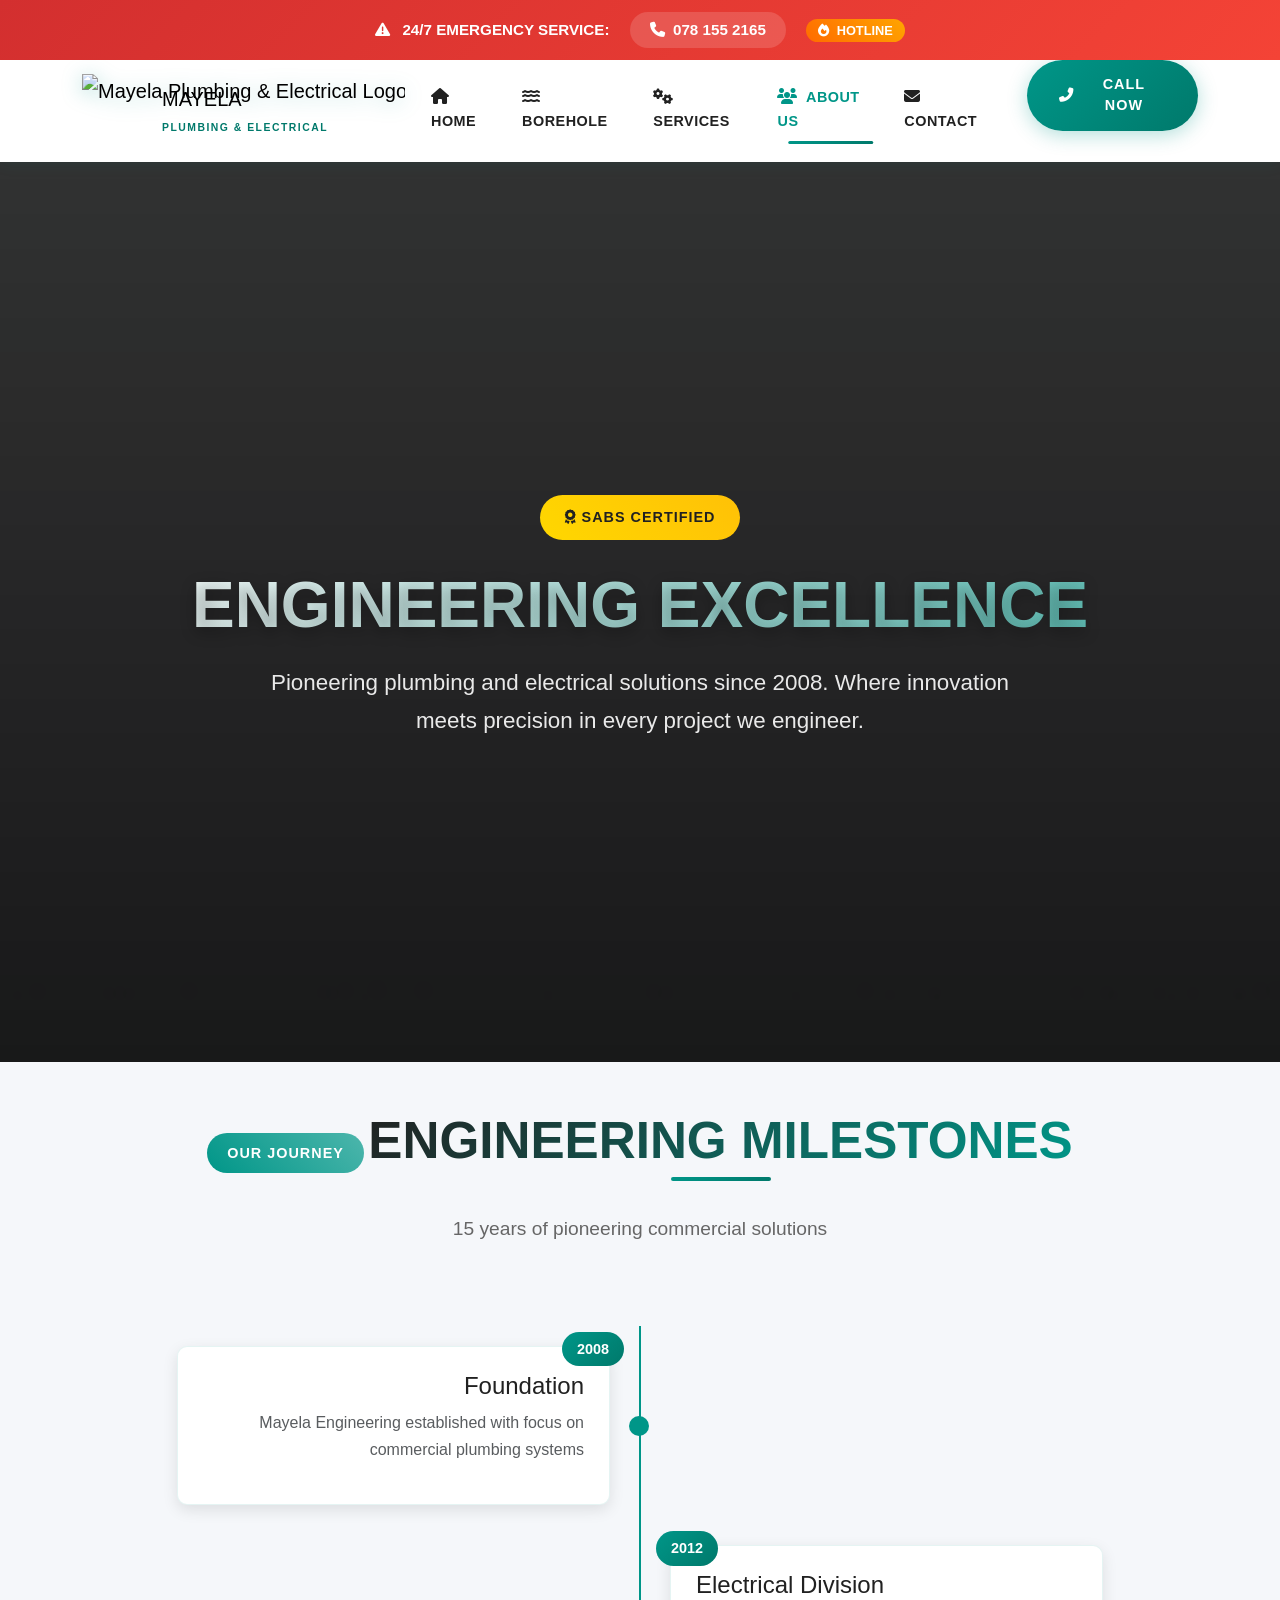
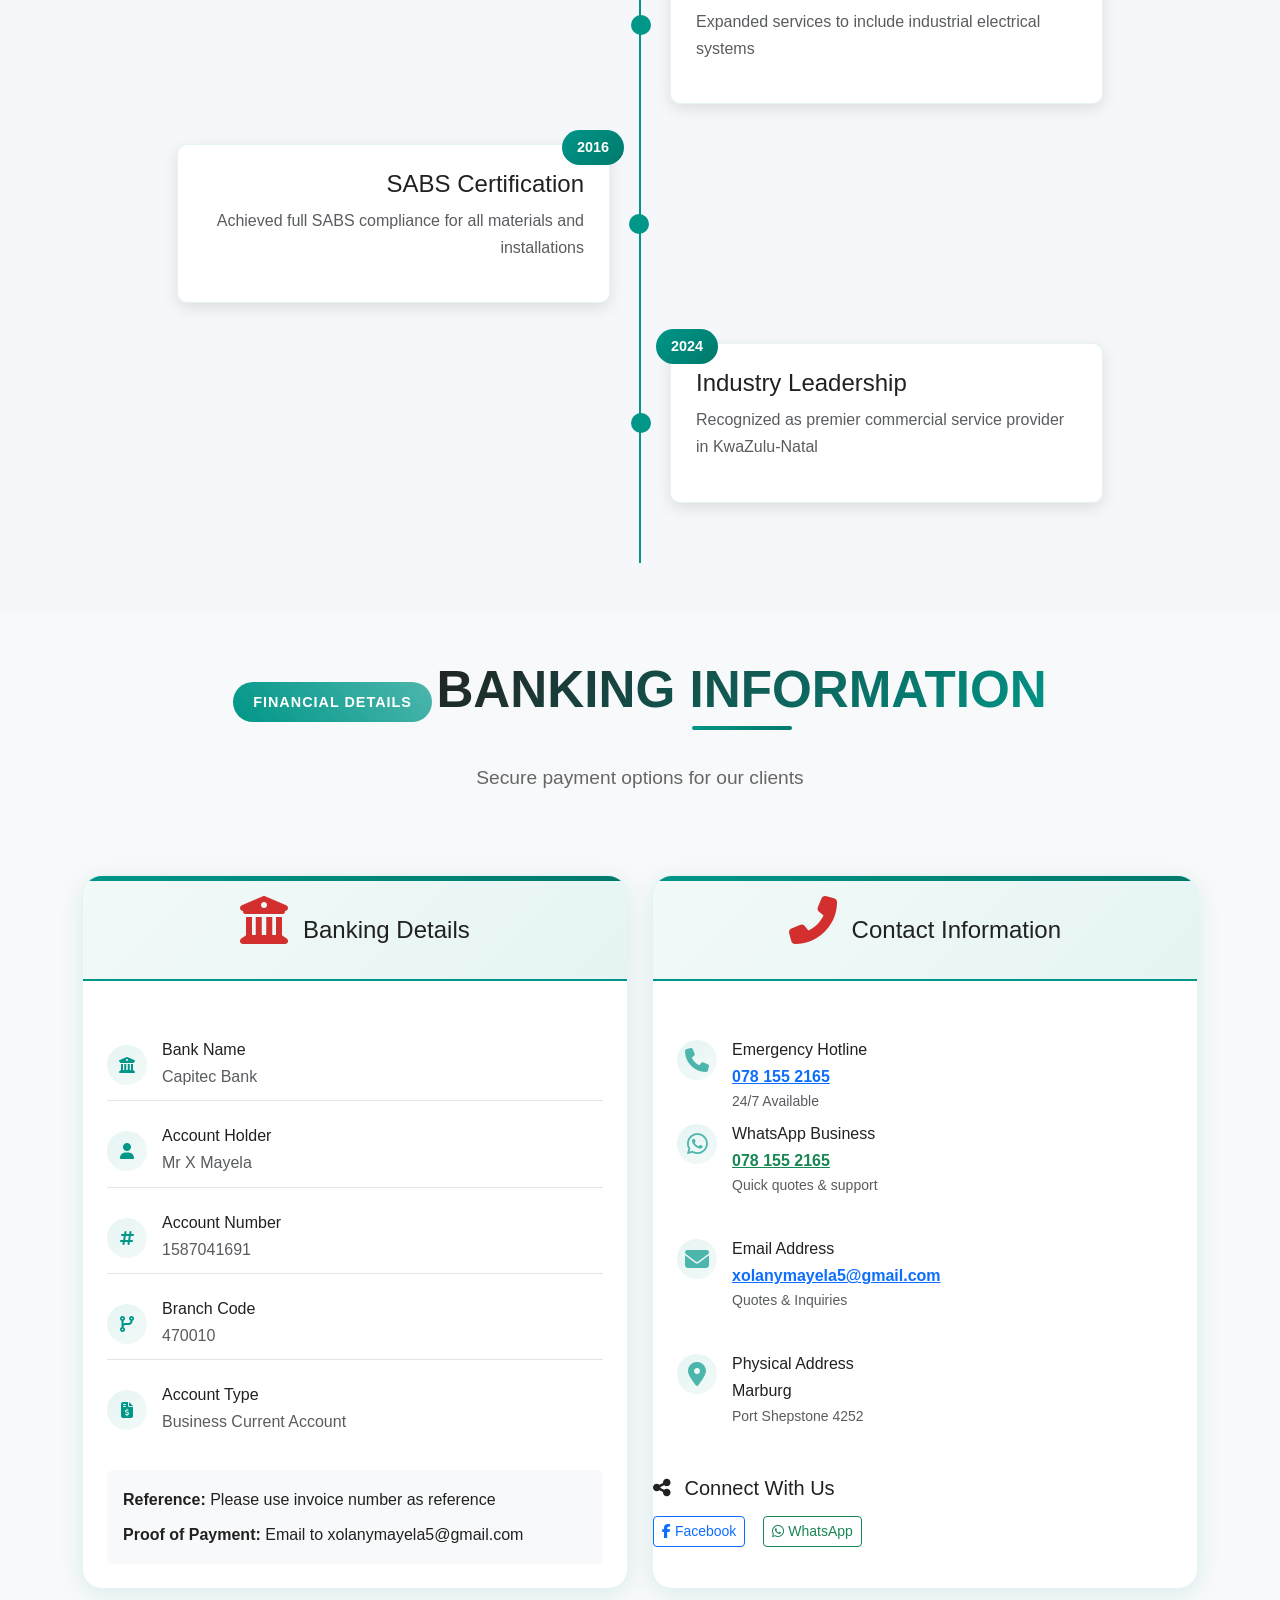
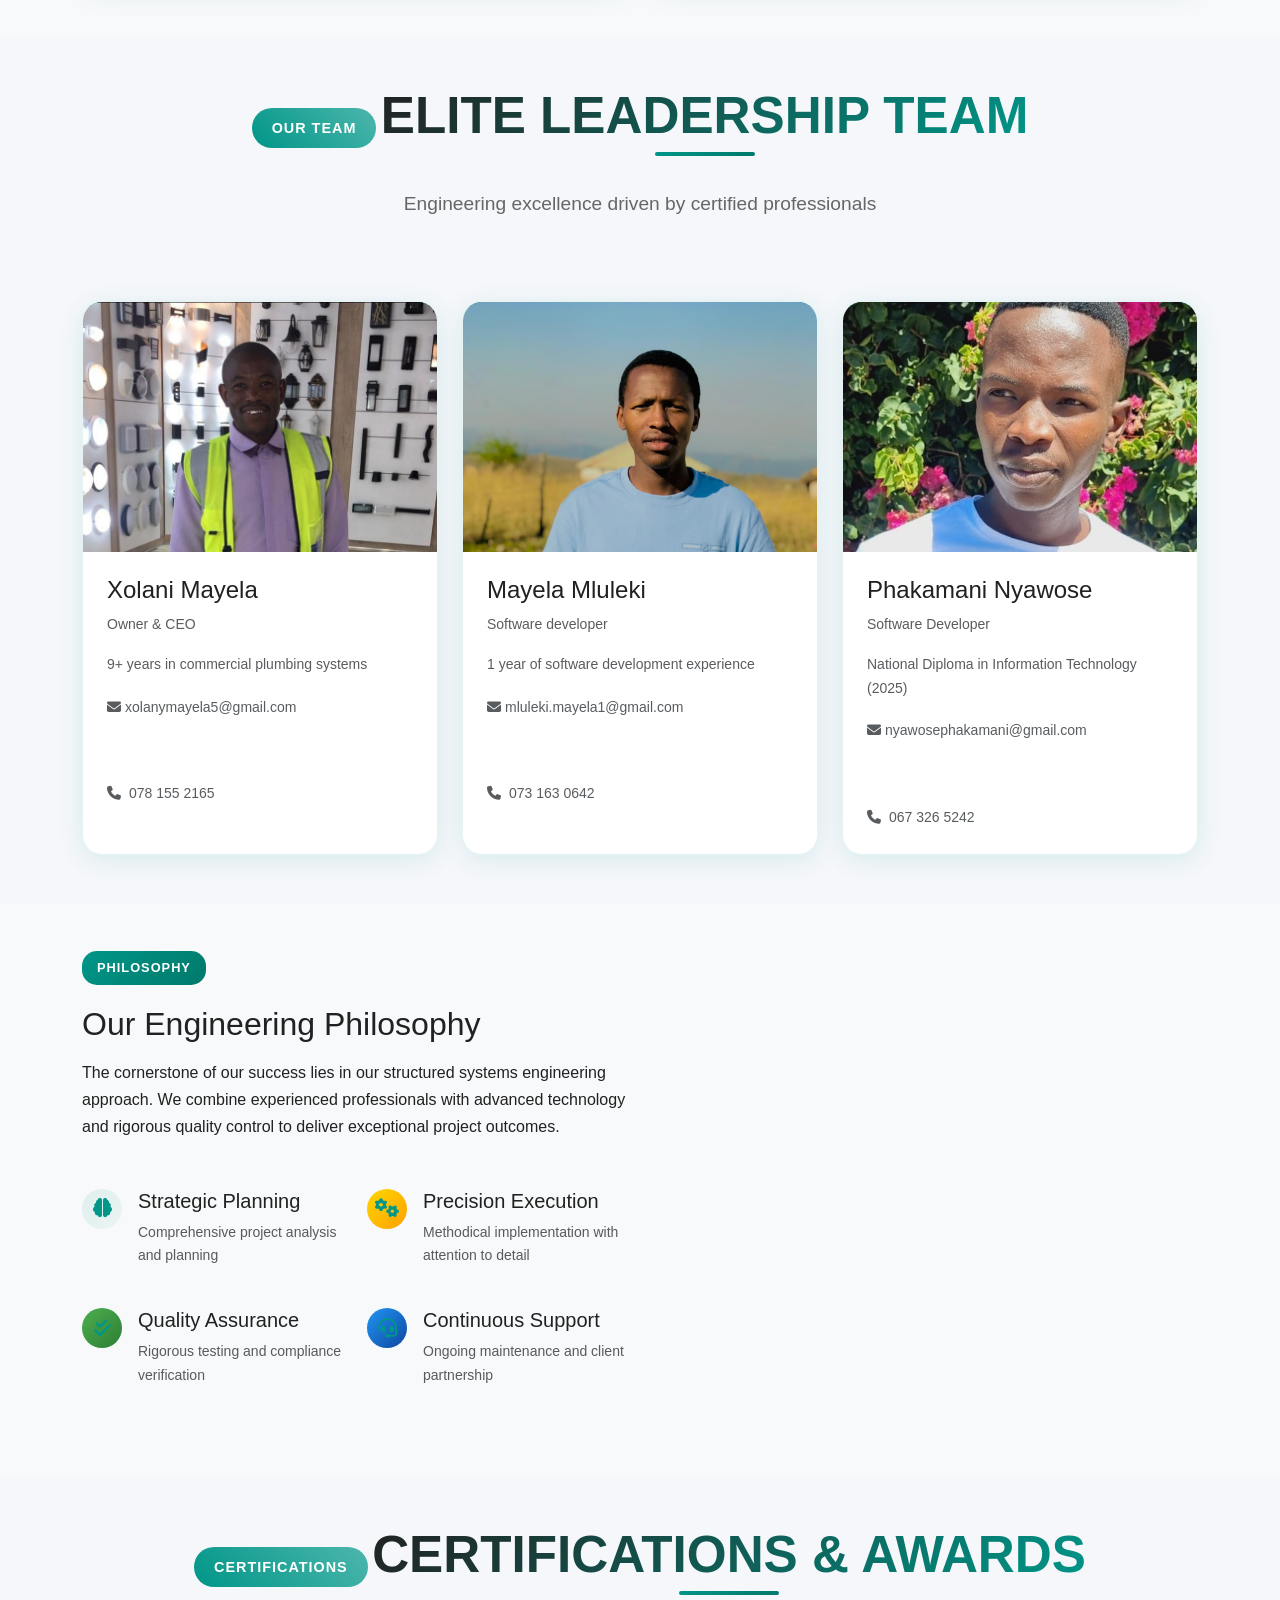
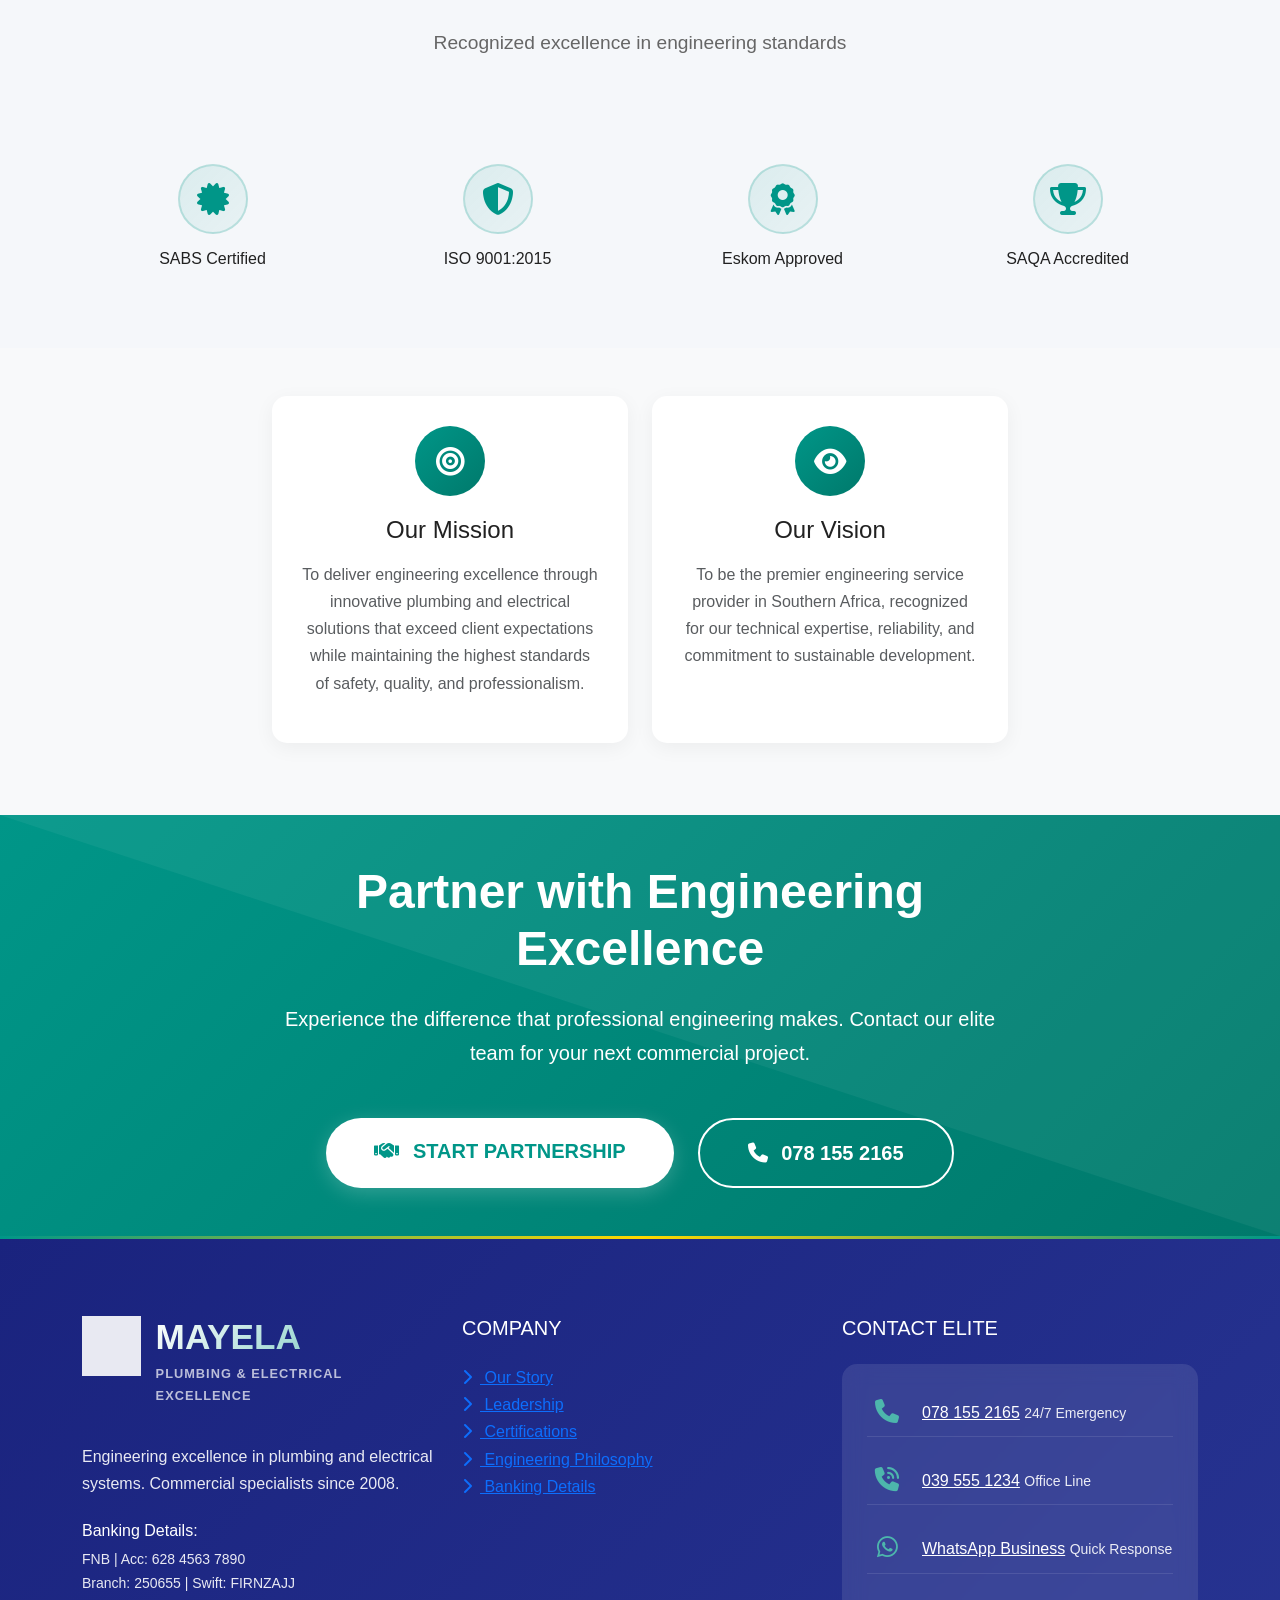
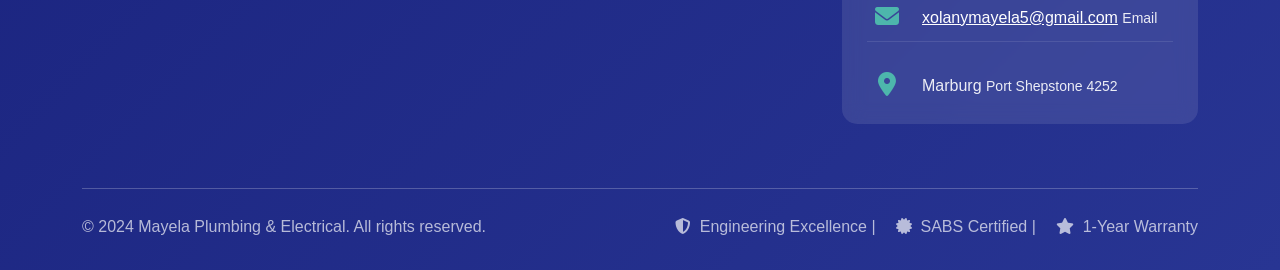
==== commit c15562a9: "Update about.html" ====
--- a/about.html
+++ b/about.html
@@ -3123,7 +3123,7 @@
                 <div class="col-md-4">
                     <div class="premium-card animate__animated animate__fadeInUp">
                         <div class="premium-card-img-container">
-                            <img src="images/IMG-20250522-WA0082.jpg"
+                            <img src="IMG-20250522-WA0082.jpg"
                                  class="premium-card-img" alt="Engineering Director">
                         </div>
                         <div class="p-4">
@@ -3145,7 +3145,7 @@
                 <div class="col-md-4">
                     <div class="premium-card animate__animated animate__fadeInUp" style="animation-delay: 0.2s;">
                         <div class="premium-card-img-container">
-                            <img src="images/IMG-20240920-WA0011.jpg"
+                            <img src="IMG-20240920-WA0011.jpg"
                                  class="premium-card-img" alt="Electrical Lead">
                         </div>
                         <div class="p-4">
@@ -3167,7 +3167,7 @@
                 <div class="col-md-4">
                     <div class="premium-card animate__animated animate__fadeInUp" style="animation-delay: 0.4s;">
                         <div class="premium-card-img-container">
-                            <img src="images/IMG-20240607-WA0031.jpg"
+                            <img src="IMG-20240607-WA0031.jpg"
                                  class="premium-card-img" alt="Software Developer" />
                         </div>
                         <div class="p-4">
@@ -3548,4 +3548,4 @@
         }
     </script>
 </body>
-</html>+</html>
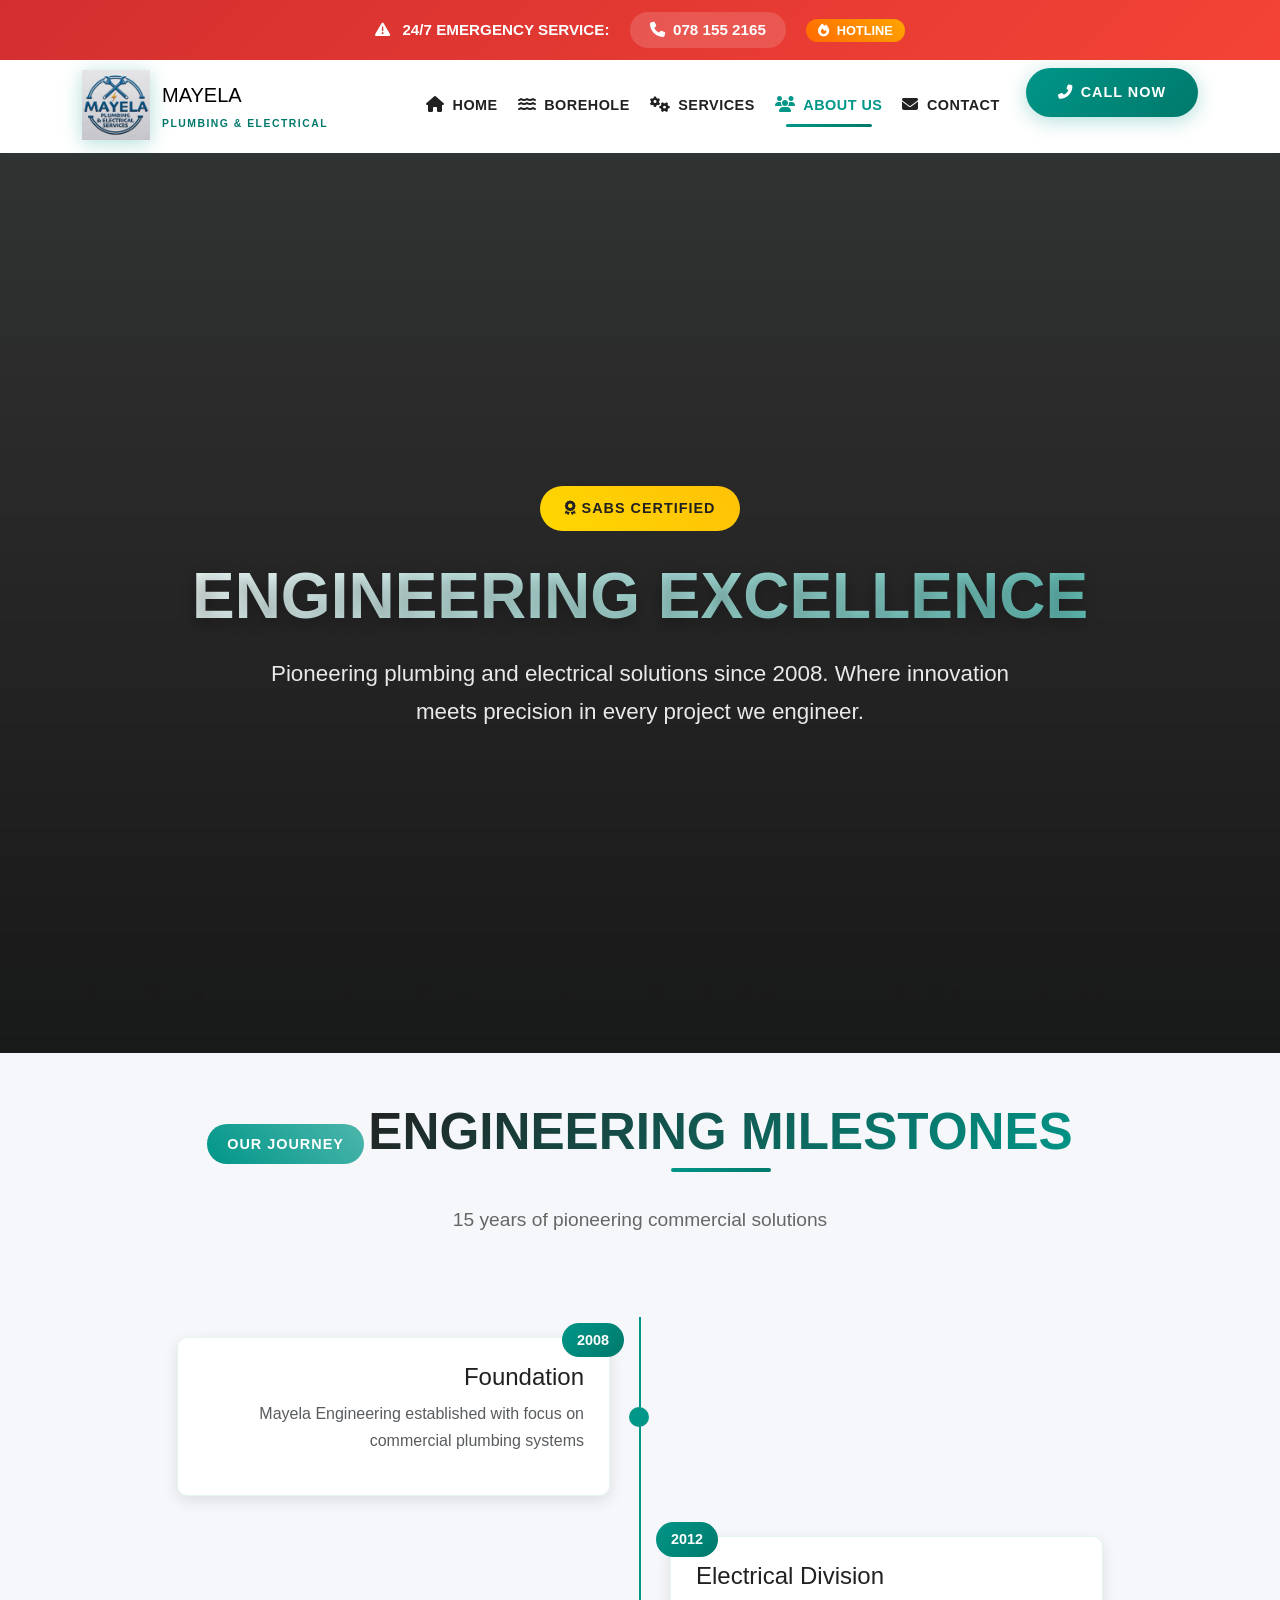
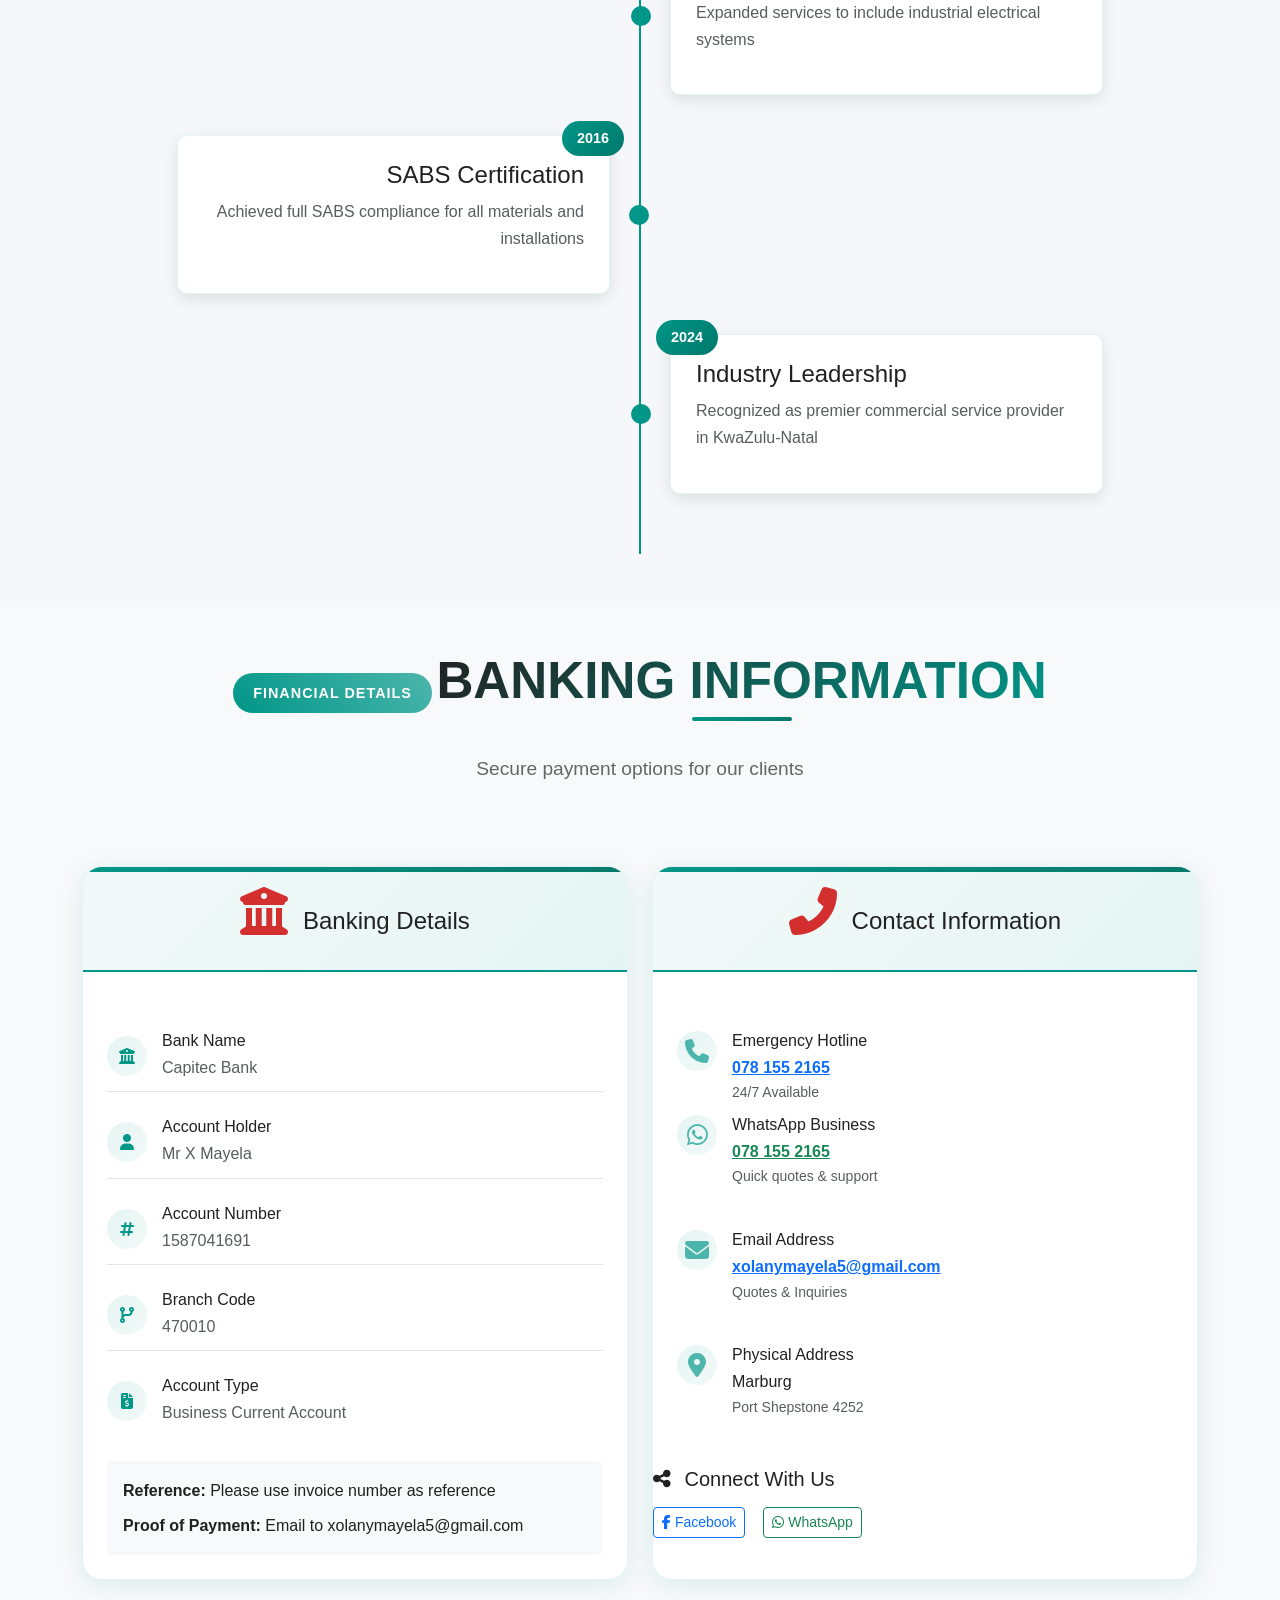
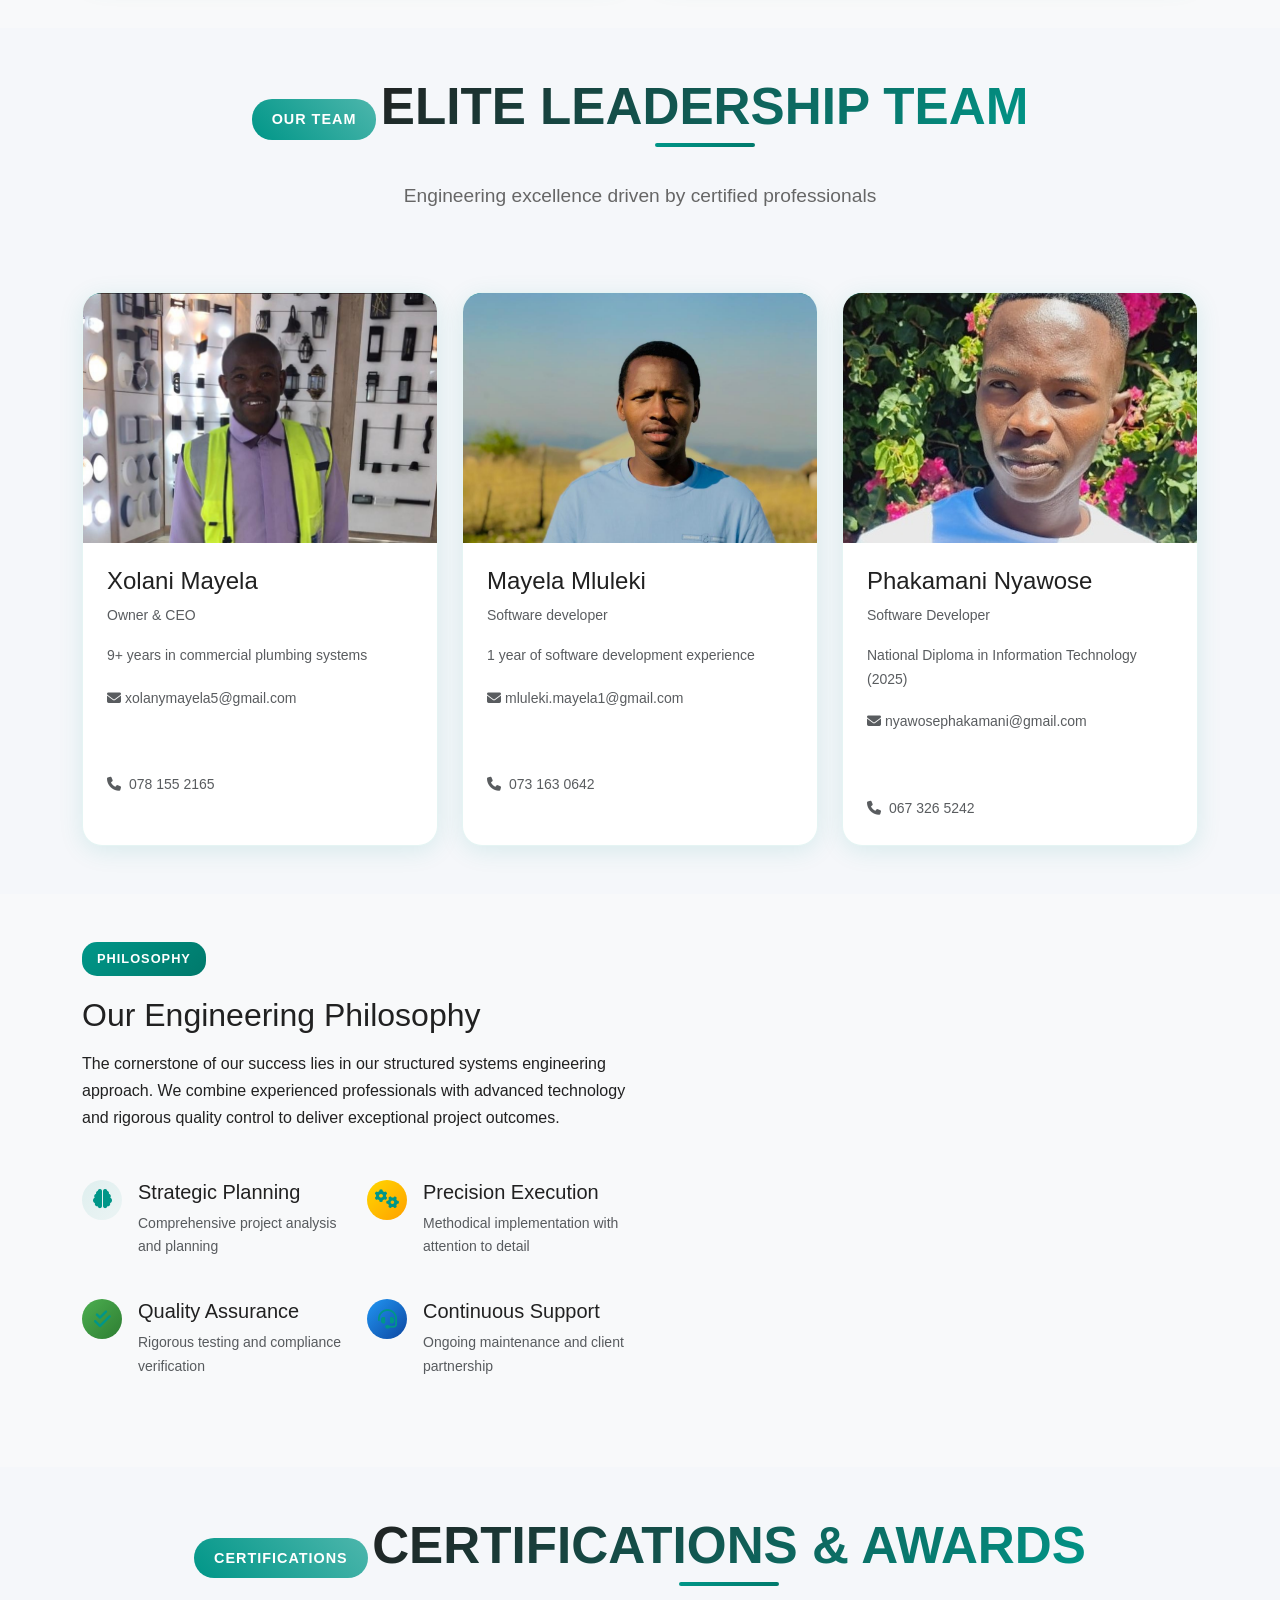
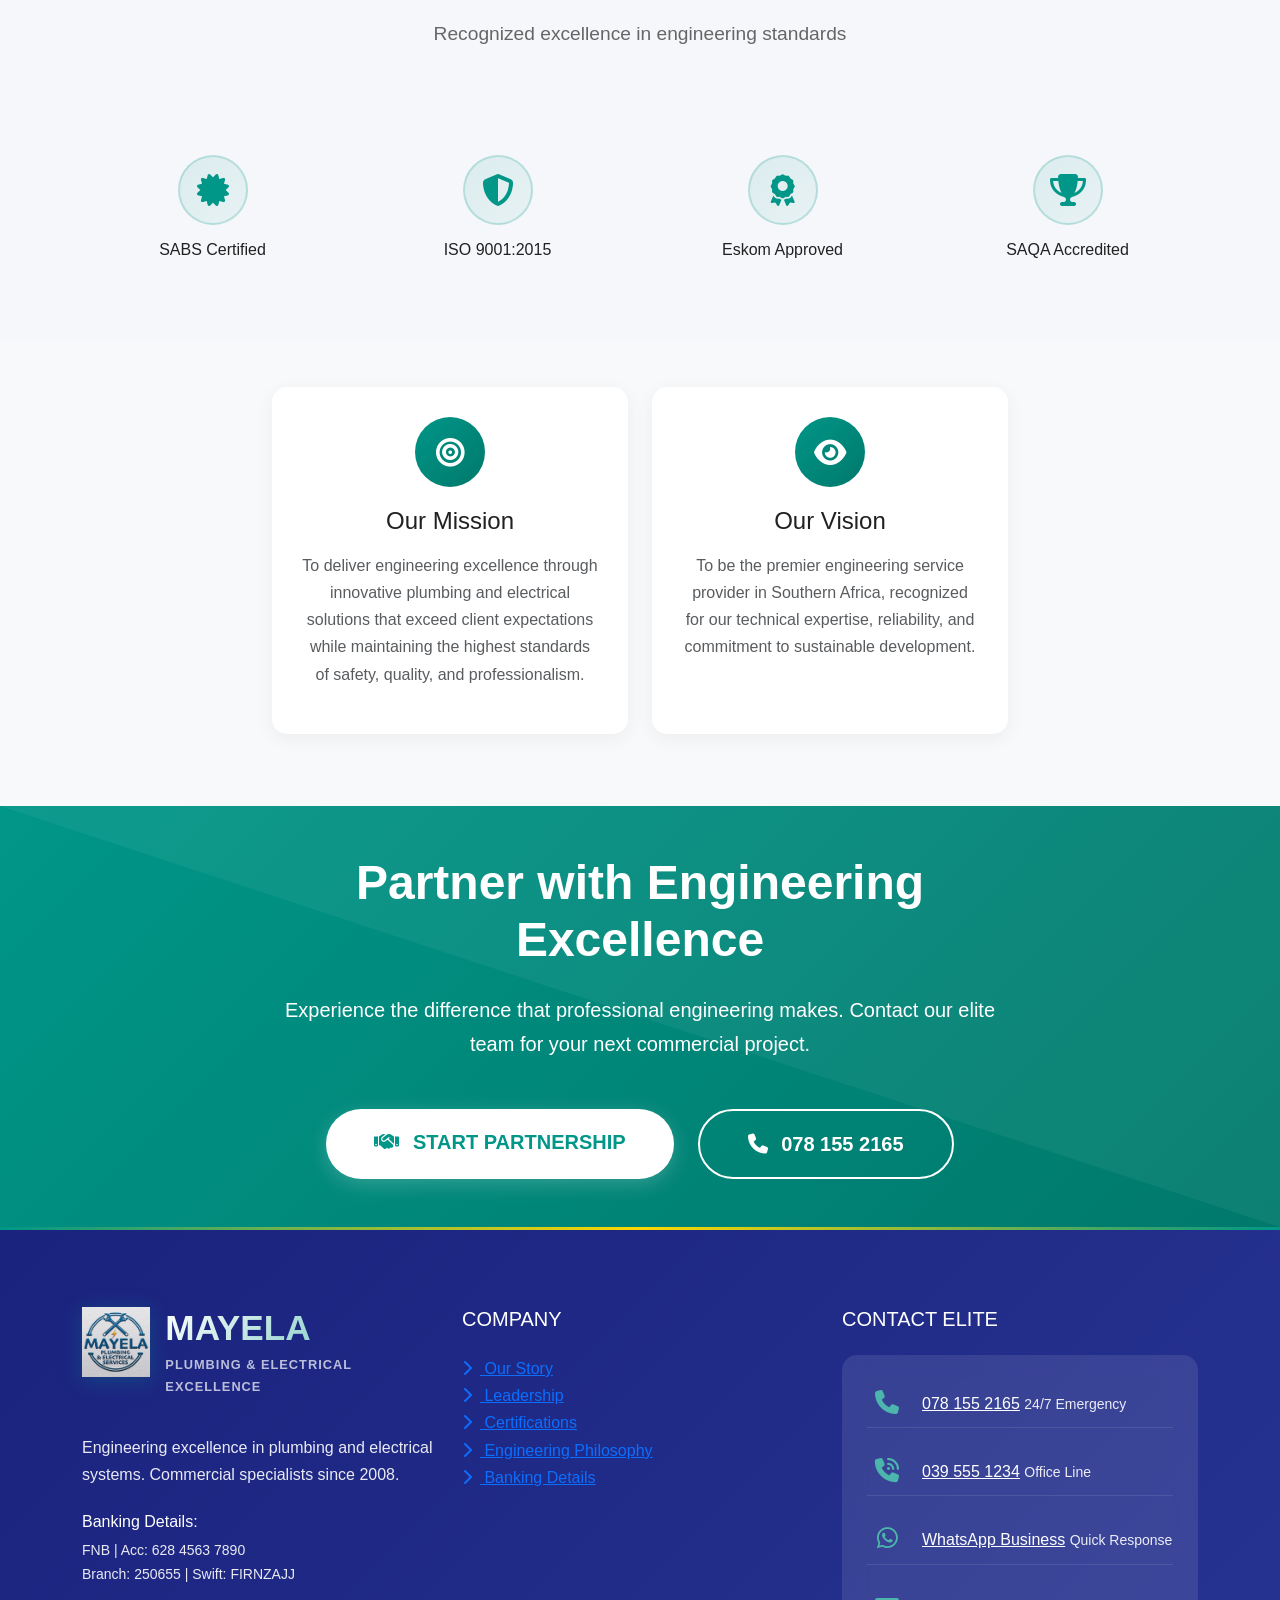
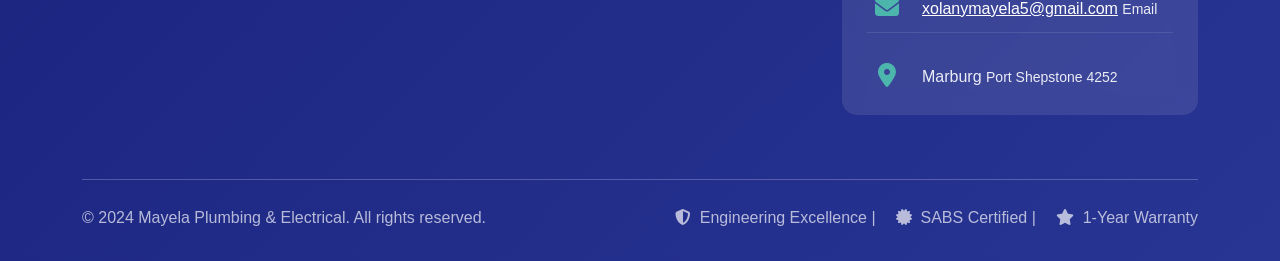
==== commit f31acca9: "Update about.html" ====
--- a/about.html
+++ b/about.html
@@ -2830,7 +2830,7 @@
             <a class="navbar-brand navbar-brand-premium" href="/">
                 <div class="logo-container">
                     <div class="logo-image">
-                        <img src="images/IMG-20251218-WA0006.jpg" alt="Mayela Plumbing & Electrical Logo" class="logo-img">
+                        <img src="IMG-20251218-WA0006.jpg" alt="Mayela Plumbing & Electrical Logo" class="logo-img">
                         <div class="logo-overlay">
                             <span class="footer-logo">MAYELA</span>
                             <span class="logo-text-sub">PLUMBING & ELECTRICAL</span>
@@ -3369,7 +3369,7 @@
                 <div class="col-lg-4 mb-5">
                     <div class="footer-brand">
                         <div class="footer-logo">
-                            <img src="IMG-20251218-WA0006.jpg" alt="Mayela Logo" class="footer-logo-img">
+                            <img src="IMG-20251218-WA0006.jpg" alt="Mayela Logo" class="logo-img">
                         </div>
                         <div class="footer-brand-text">
                             <h3>MAYELA</h3>
